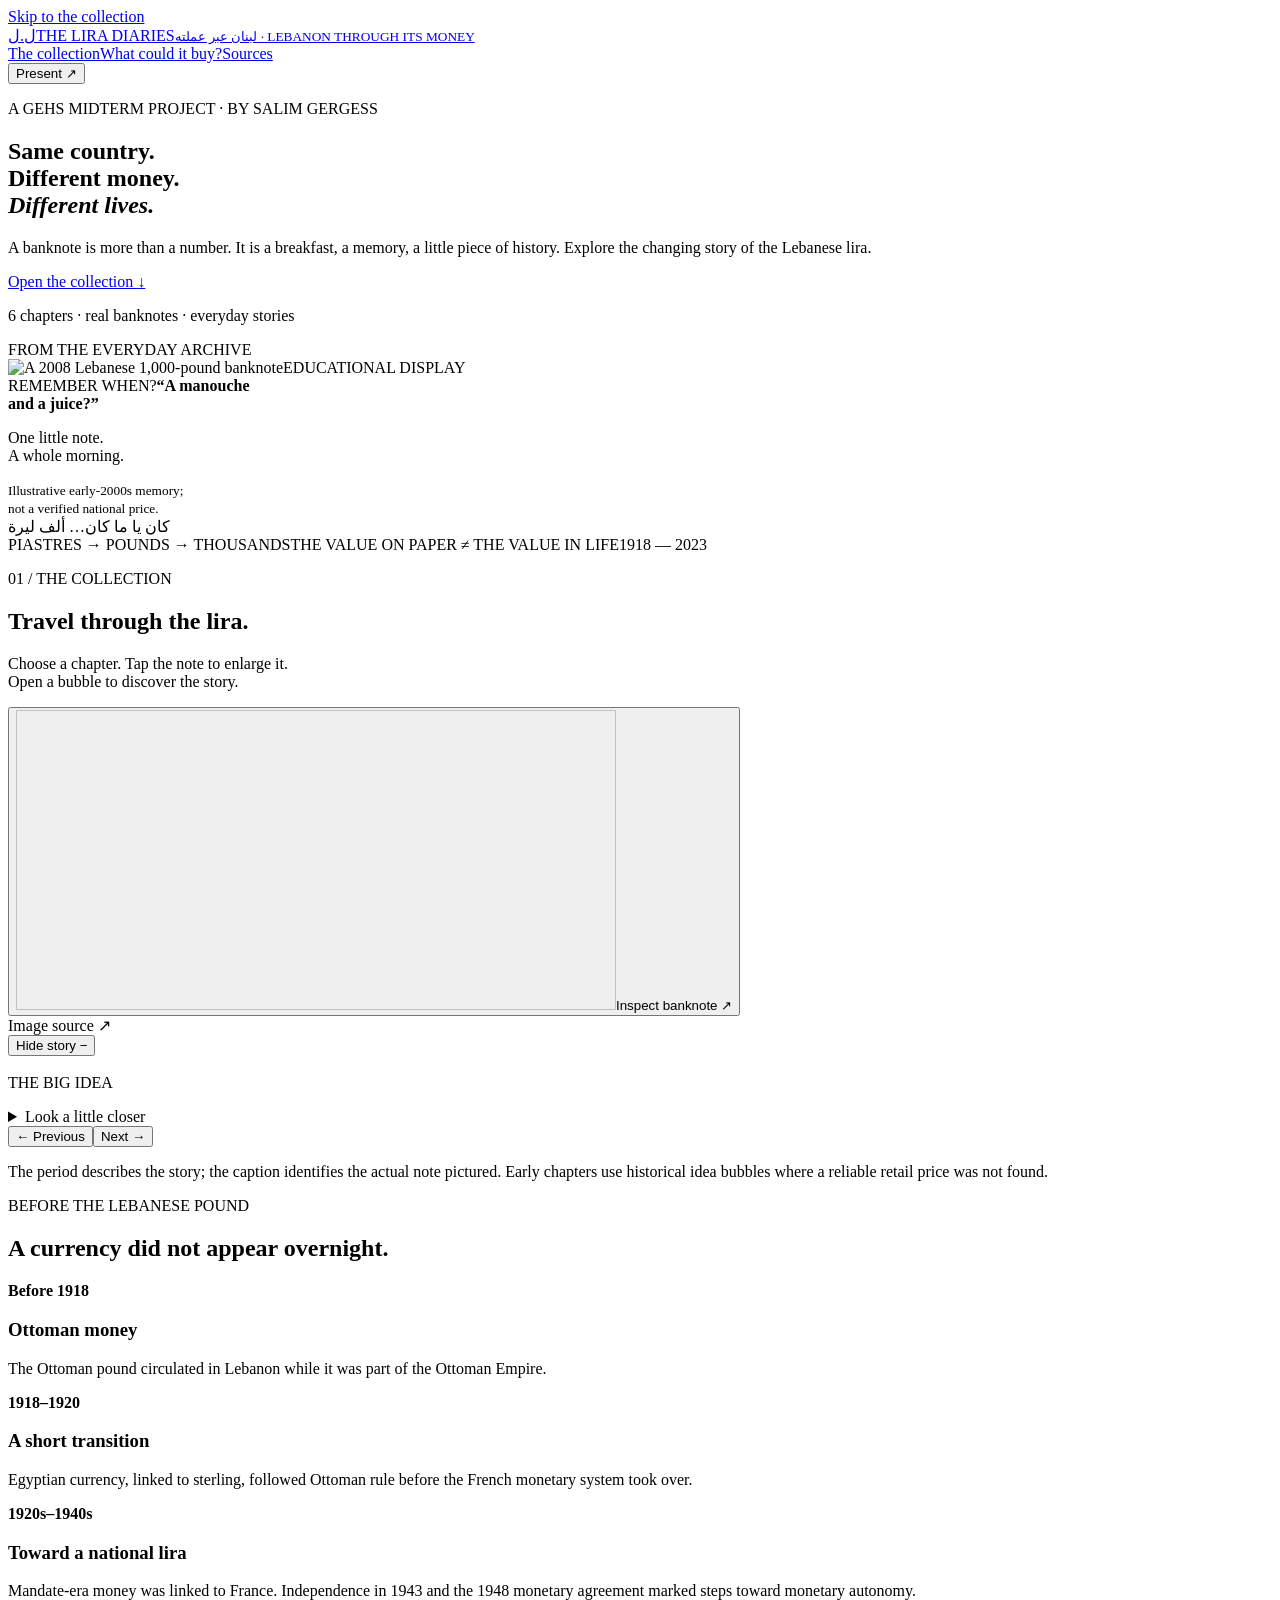
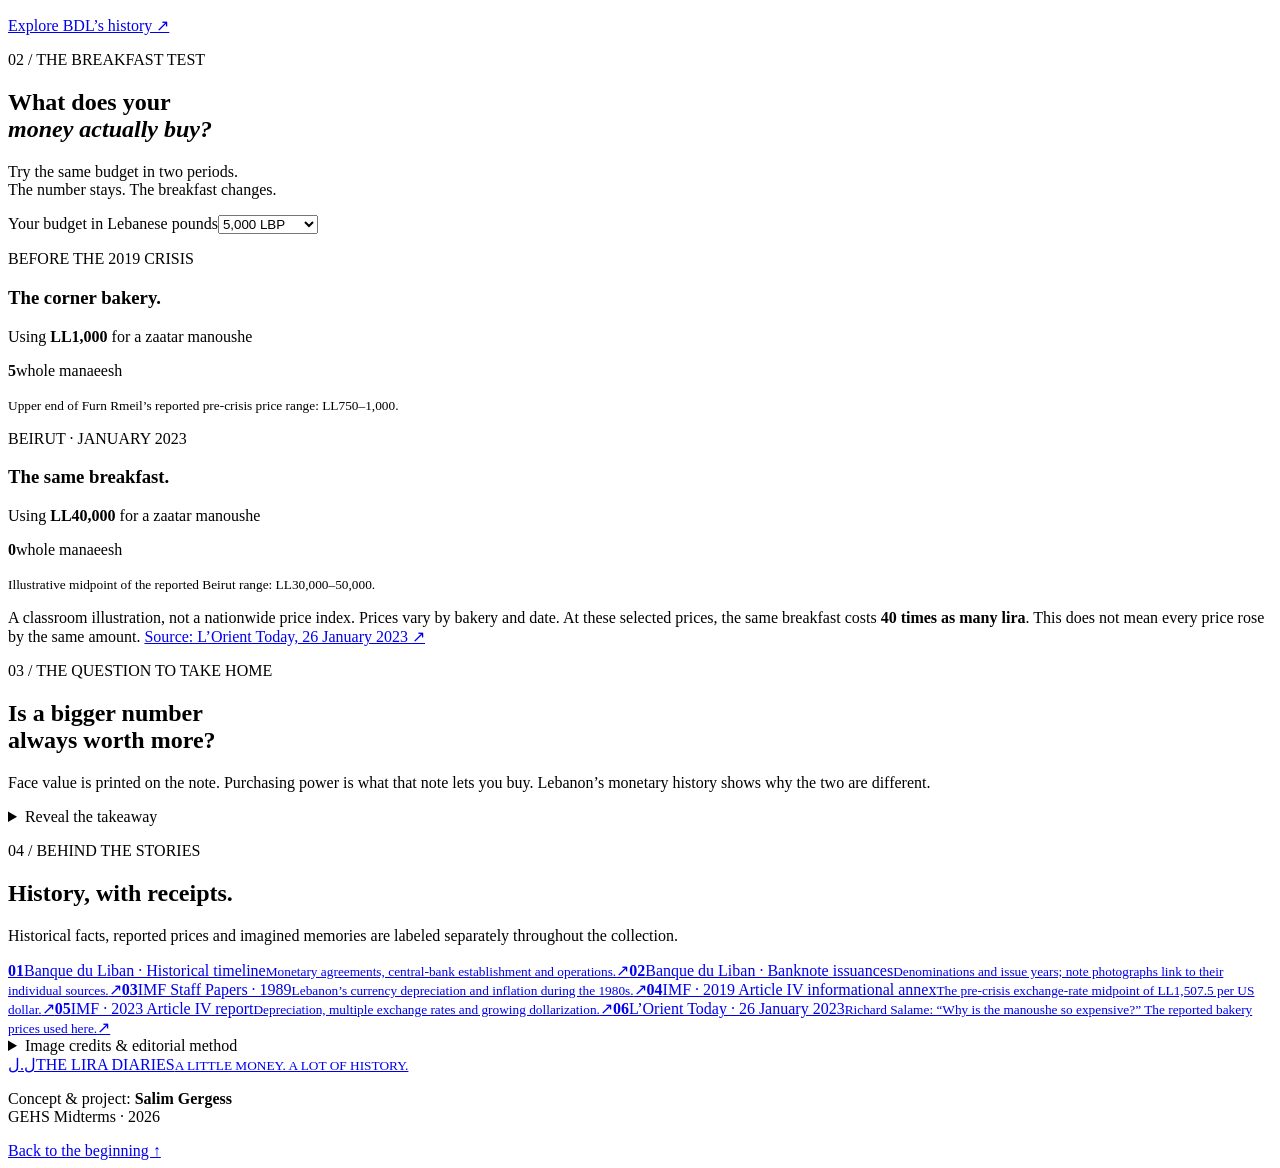
==== lebanese-money/index.html @ fb7bb493 "Add Lira Diaries interactive Lebanese monetary history exhibition" ====
<!doctype html>
<html lang="en"><head><meta charset="utf-8"><meta name="viewport" content="width=device-width,initial-scale=1"><meta name="theme-color" content="#203f36"><meta name="description" content="An interactive history of Lebanon's money: real banknotes, everyday memories and the changing price of a manoushe. A GEHS project by Salim Gergess."><title>The Lira Diaries — Lebanon, through its money</title><link rel="stylesheet" href="styles.css"><script defer src="script.js"></script></head>
<body><a class="skip" href="#exhibit">Skip to the collection</a><header><a class="brand" href="#home"><span class="seal" aria-hidden="true">ل.ل</span><span>THE LIRA DIARIES<small>لبنان عبر عملته · LEBANON THROUGH ITS MONEY</small></span></a><nav aria-label="Main navigation"><a href="#exhibit">The collection</a><a href="#purchasing">What could it buy?</a><a href="#sources">Sources</a></nav><button id="present" class="outline" aria-pressed="false">Present ↗</button></header>
<main id="home"><section class="hero"><div><p class="eyebrow">A GEHS MIDTERM PROJECT · BY SALIM GERGESS</p><h1>Same country.<br>Different money.<br><em>Different lives.</em></h1><p class="intro">A banknote is more than a number. It is a breakfast, a memory, a little piece of history. Explore the changing story of the Lebanese lira.</p><a class="primary" href="#exhibit">Open the collection <span>↓</span></a><p class="micro">6 chapters · real banknotes · everyday stories</p></div><div class="hero-art"><span class="archive-label">FROM THE EVERYDAY ARCHIVE</span><div class="hero-note"><img src="https://www.bdl.gov.lb/CB%20Com/Banknotes%20%26%20Coins/Lebanese%20BankNotes/Banknotes/1000LBP_B_2008_R.jpg" alt="A 2008 Lebanese 1,000-pound banknote" width="560" height="292"><span class="specimen">EDUCATIONAL DISPLAY</span></div><div class="hero-bubble"><span class="eyebrow">REMEMBER WHEN?</span><strong>“A manouche<br>and a juice?”</strong><p>One little note.<br>A whole morning.</p><small>Illustrative early-2000s memory;<br>not a verified national price.</small></div><span class="arabic-note" lang="ar" dir="rtl">كان يا ما كان… ألف ليرة</span></div></section>
<div class="ribbon"><span>PIASTRES → POUNDS → THOUSANDS</span><span>THE VALUE ON PAPER ≠ THE VALUE IN LIFE</span><span>1918 — 2023</span></div>
<section id="exhibit" class="section"><div class="section-head"><div><p class="eyebrow">01 / THE COLLECTION</p><h2>Travel through the lira.</h2></div><p>Choose a chapter. Tap the note to enlarge it.<br>Open a bubble to discover the story.</p></div><div id="timeline" class="timeline" role="group" aria-label="Choose a historical period"></div><article class="exhibit"><div class="exhibit-art"><div class="artifact-top"><span id="artifact-number"></span><span id="era-range"></span></div><button id="note-open" class="note-button" aria-label="Enlarge banknote"><img id="note-image" alt="" width="600" height="300"><span>Inspect banknote ↗</span></button><p id="image-error" hidden>Image unavailable. Use the image-source link below to view the original.</p><div class="note-caption"><span id="note-caption"></span><a id="image-source" target="_blank" rel="noopener noreferrer">Image source ↗</a></div><button id="bubble-toggle" class="story-bubble" aria-expanded="true" aria-controls="bubble-content"><small id="bubble-kind"></small><strong id="bubble-title"></strong><span id="bubble-hint">Hide story −</span></button><div id="bubble-content" class="bubble-content"><p id="bubble-text"></p></div></div><div class="exhibit-copy" aria-live="polite"><p class="eyebrow" id="era-kicker"></p><h3 id="era-title"></h3><p id="era-text"></p><div class="takeaway"><span class="eyebrow">THE BIG IDEA</span><p id="era-lesson"></p></div><details id="context"><summary>Look a little closer</summary><p id="era-detail"></p><a id="era-source" target="_blank" rel="noopener noreferrer">Read the historical source ↗</a></details><div class="chapter-controls"><button id="prev" class="outline" aria-label="Previous chapter">← Previous</button><span id="chapter-count"></span><button id="next" class="outline" aria-label="Next chapter">Next →</button></div></div></article><p class="collection-note">The period describes the story; the caption identifies the actual note pictured. Early chapters use historical idea bubbles where a reliable retail price was not found.</p></section>
<section class="origins section"><p class="eyebrow">BEFORE THE LEBANESE POUND</p><h2>A currency did not appear overnight.</h2><div class="origins-grid"><div><b>Before 1918</b><h3>Ottoman money</h3><p>The Ottoman pound circulated in Lebanon while it was part of the Ottoman Empire.</p></div><div><b>1918–1920</b><h3>A short transition</h3><p>Egyptian currency, linked to sterling, followed Ottoman rule before the French monetary system took over.</p></div><div><b>1920s–1940s</b><h3>Toward a national lira</h3><p>Mandate-era money was linked to France. Independence in 1943 and the 1948 monetary agreement marked steps toward monetary autonomy.</p></div></div><a href="https://www.bdl.gov.lb/modernized-historyofbanknotesandcoins.php" target="_blank" rel="noopener noreferrer">Explore BDL’s history ↗</a></section>
<section id="purchasing" class="purchasing"><div class="section"><div class="section-head"><div><p class="eyebrow">02 / THE BREAKFAST TEST</p><h2>What does your<br><em>money actually buy?</em></h2></div><p>Try the same budget in two periods.<br>The number stays. The breakfast changes.</p></div><div class="budget-control"><label for="budget">Your budget in Lebanese pounds</label><select id="budget"><option value="1000">1,000 LBP</option><option value="5000" selected>5,000 LBP</option><option value="10000">10,000 LBP</option><option value="50000">50,000 LBP</option><option value="100000">100,000 LBP</option></select></div><div class="comparison"><article><p class="eyebrow">BEFORE THE 2019 CRISIS</p><h3>The corner bakery.</h3><p>Using <b>LL1,000</b> for a zaatar manoushe</p><div class="count"><strong id="before-count">5</strong><span>whole manaeesh</span></div><div class="food-row" id="before-food" aria-hidden="true"></div><p id="before-change"></p><small>Upper end of Furn Rmeil’s reported pre-crisis price range: LL750–1,000.</small></article><article><p class="eyebrow">BEIRUT · JANUARY 2023</p><h3>The same breakfast.</h3><p>Using <b>LL40,000</b> for a zaatar manoushe</p><div class="count"><strong id="after-count">0</strong><span>whole manaeesh</span></div><div class="food-row" id="after-food" aria-hidden="true"></div><p id="after-change"></p><small>Illustrative midpoint of the reported Beirut range: LL30,000–50,000.</small></article></div><p class="method">A classroom illustration, not a nationwide price index. Prices vary by bakery and date. At these selected prices, the same breakfast costs <strong>40 times as many lira</strong>. This does not mean every price rose by the same amount. <a href="https://today.lorientlejour.com/article/1326026/why-is-the-manoushe-so-expensive.html" target="_blank" rel="noopener noreferrer">Source: L’Orient Today, 26 January 2023 ↗</a></p></div></section>
<section class="section closing"><p class="eyebrow">03 / THE QUESTION TO TAKE HOME</p><h2>Is a bigger number<br>always worth more?</h2><p>Face value is printed on the note. Purchasing power is what that note lets you buy. Lebanon’s monetary history shows why the two are different.</p><details><summary>Reveal the takeaway</summary><p>A LL100,000 note can buy less in one period than a much smaller note did in another. Compare prices, wages and dates—not just the zeros.</p></details></section>
<section id="sources" class="section sources"><div class="section-head"><div><p class="eyebrow">04 / BEHIND THE STORIES</p><h2>History, with receipts.</h2></div><p>Historical facts, reported prices and imagined memories are labeled separately throughout the collection.</p></div><div class="source-list"><a href="https://www.bdl.gov.lb/modernized-bdltimeline.php" target="_blank" rel="noopener noreferrer"><b>01</b><span>Banque du Liban · Historical timeline<small>Monetary agreements, central-bank establishment and operations.</small></span>↗</a><a href="https://www.bdl.gov.lb/listofissuances.php" target="_blank" rel="noopener noreferrer"><b>02</b><span>Banque du Liban · Banknote issuances<small>Denominations and issue years; note photographs link to their individual sources.</small></span>↗</a><a href="https://www.elibrary.imf.org/view/journals/024/1989/003/article-A007-en.xml" target="_blank" rel="noopener noreferrer"><b>03</b><span>IMF Staff Papers · 1989<small>Lebanon’s currency depreciation and inflation during the 1980s.</small></span>↗</a><a href="https://www.elibrary.imf.org/view/journals/002/2019/312/article-A002-en.xml" target="_blank" rel="noopener noreferrer"><b>04</b><span>IMF · 2019 Article IV informational annex<small>The pre-crisis exchange-rate midpoint of LL1,507.5 per US dollar.</small></span>↗</a><a href="https://www.elibrary.imf.org/view/journals/002/2023/237/article-A001-en.xml" target="_blank" rel="noopener noreferrer"><b>05</b><span>IMF · 2023 Article IV report<small>Depreciation, multiple exchange rates and growing dollarization.</small></span>↗</a><a href="https://today.lorientlejour.com/article/1326026/why-is-the-manoushe-so-expensive.html" target="_blank" rel="noopener noreferrer"><b>06</b><span>L’Orient Today · 26 January 2023<small>Richard Salame: “Why is the manoushe so expensive?” The reported bakery prices used here.</small></span>↗</a></div><details><summary>Image credits & editorial method</summary><p>Currency designs belong to their respective issuing institutions. Modern and 1988–1992-series images: Banque du Liban’s official banknote catalogue, shown for educational historical commentary. Historical 1939 and 1964 images: BANK NOTE MUSEUM / Banque du Liban via Wikimedia Commons; the linked file pages provide attribution and public-domain notices. Images are not to scale.</p><p>The early-2000s “manouche and juice” story is the project author’s illustrative example, not a verified price quotation. Older-era bubbles explain monetary ideas rather than inventing grocery prices. The breakfast calculator uses one documented pre-crisis bakery price and a midpoint of a reported January 2023 range. The exhibition ends in 2023 and is not a live price or exchange-rate service.</p></details></section></main>
<footer><a class="brand" href="#home"><span class="seal" aria-hidden="true">ل.ل</span><span>THE LIRA DIARIES<small>A LITTLE MONEY. A LOT OF HISTORY.</small></span></a><p>Concept & project: <strong>Salim Gergess</strong><br>GEHS Midterms · 2026</p><a href="#home">Back to the beginning ↑</a></footer>
<dialog id="lightbox" aria-labelledby="lightbox-title"><button id="close-lightbox" class="outline">Close ×</button><h2 id="lightbox-title">Banknote detail</h2><img id="large-note" alt=""><p id="large-caption"></p><a id="large-source" target="_blank" rel="noopener noreferrer">View original source ↗</a></dialog><noscript><p class="noscript">Enable JavaScript to explore the interactive collection. The historical background, breakfast-price methodology and sources remain available below.</p></noscript></body></html>
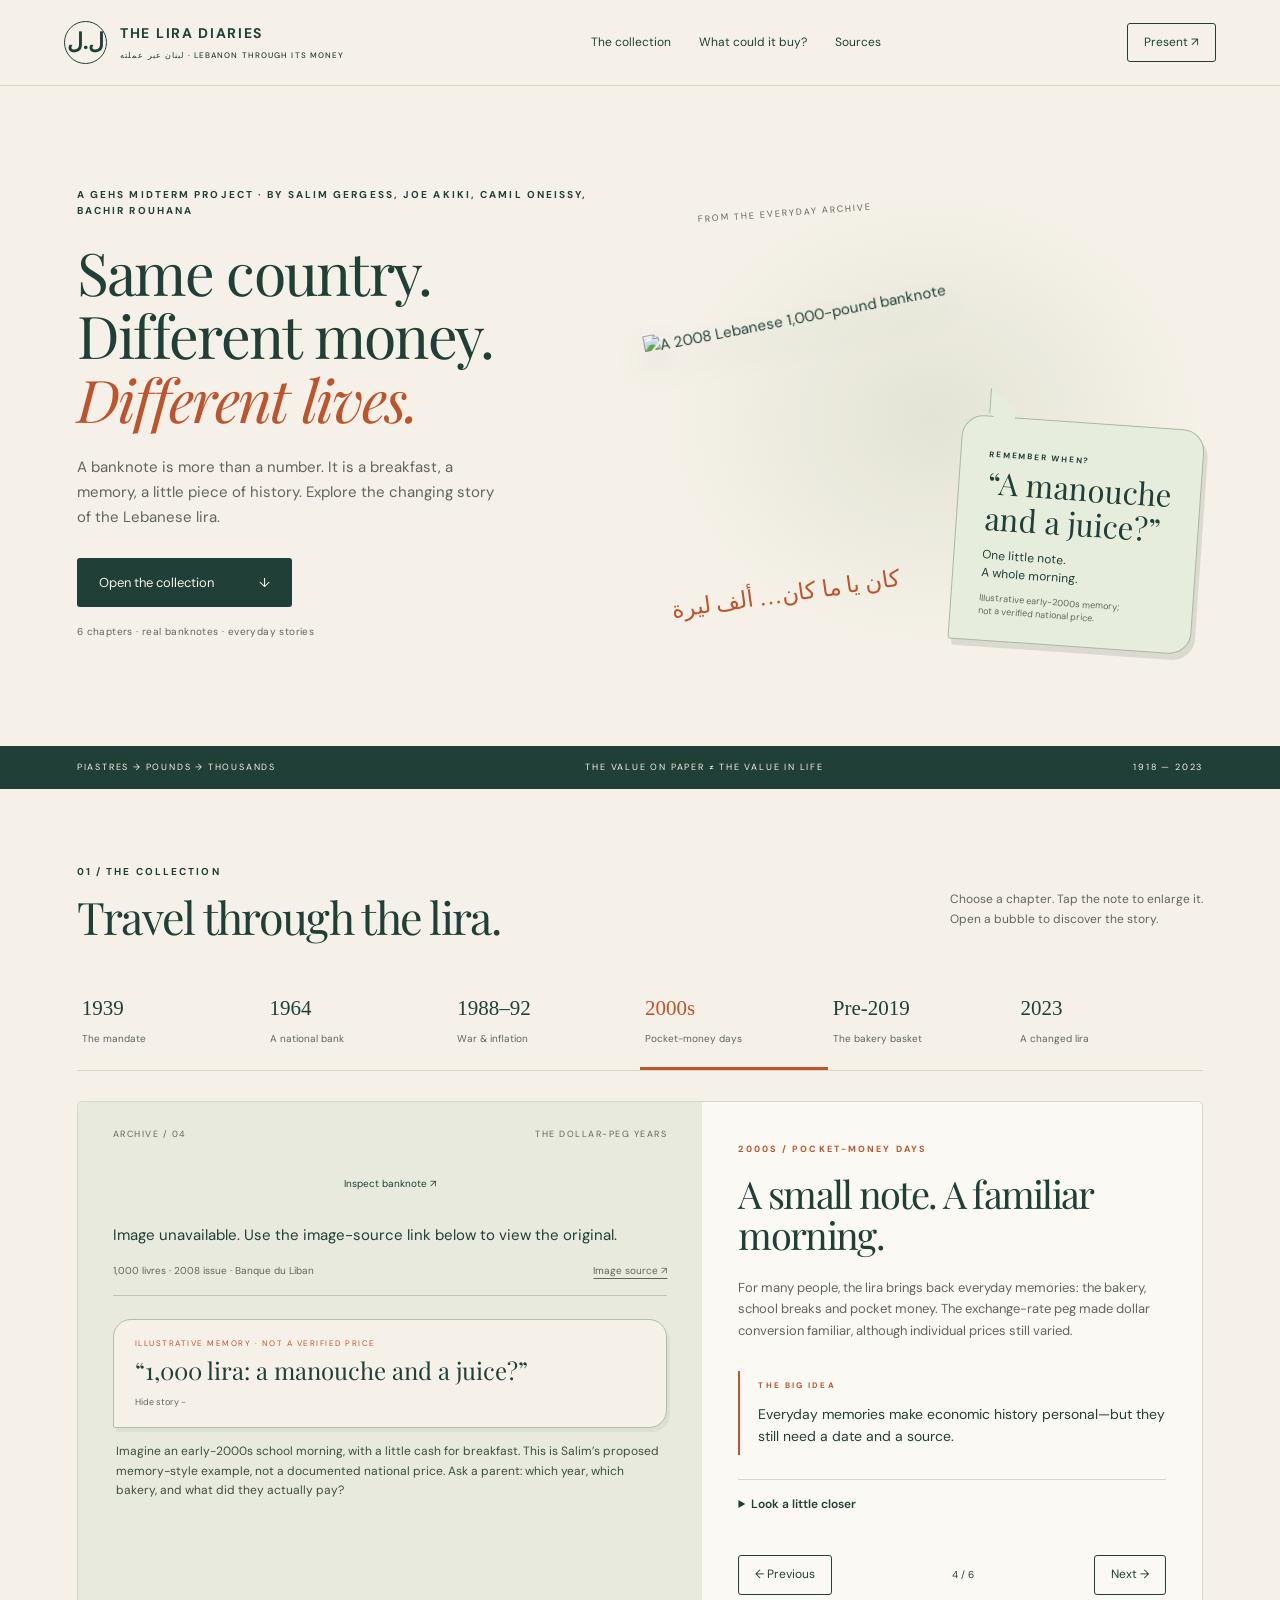
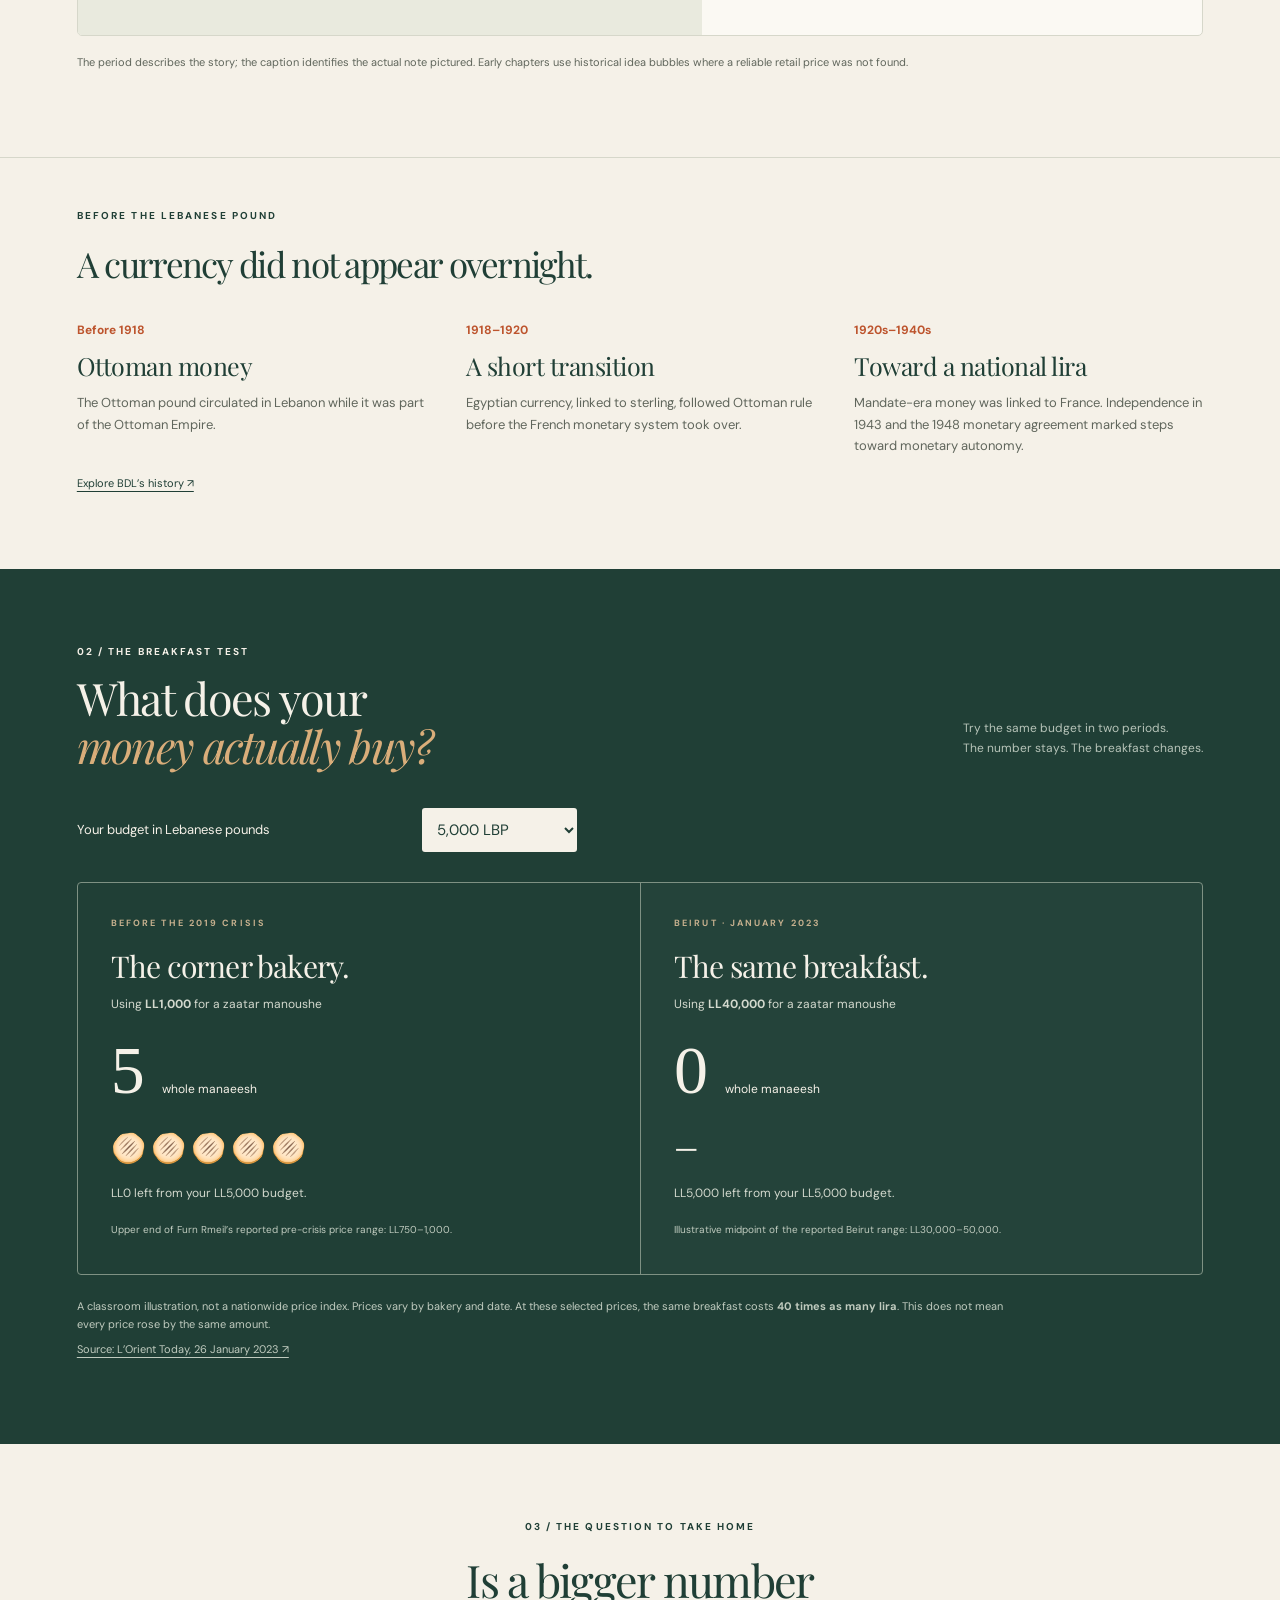
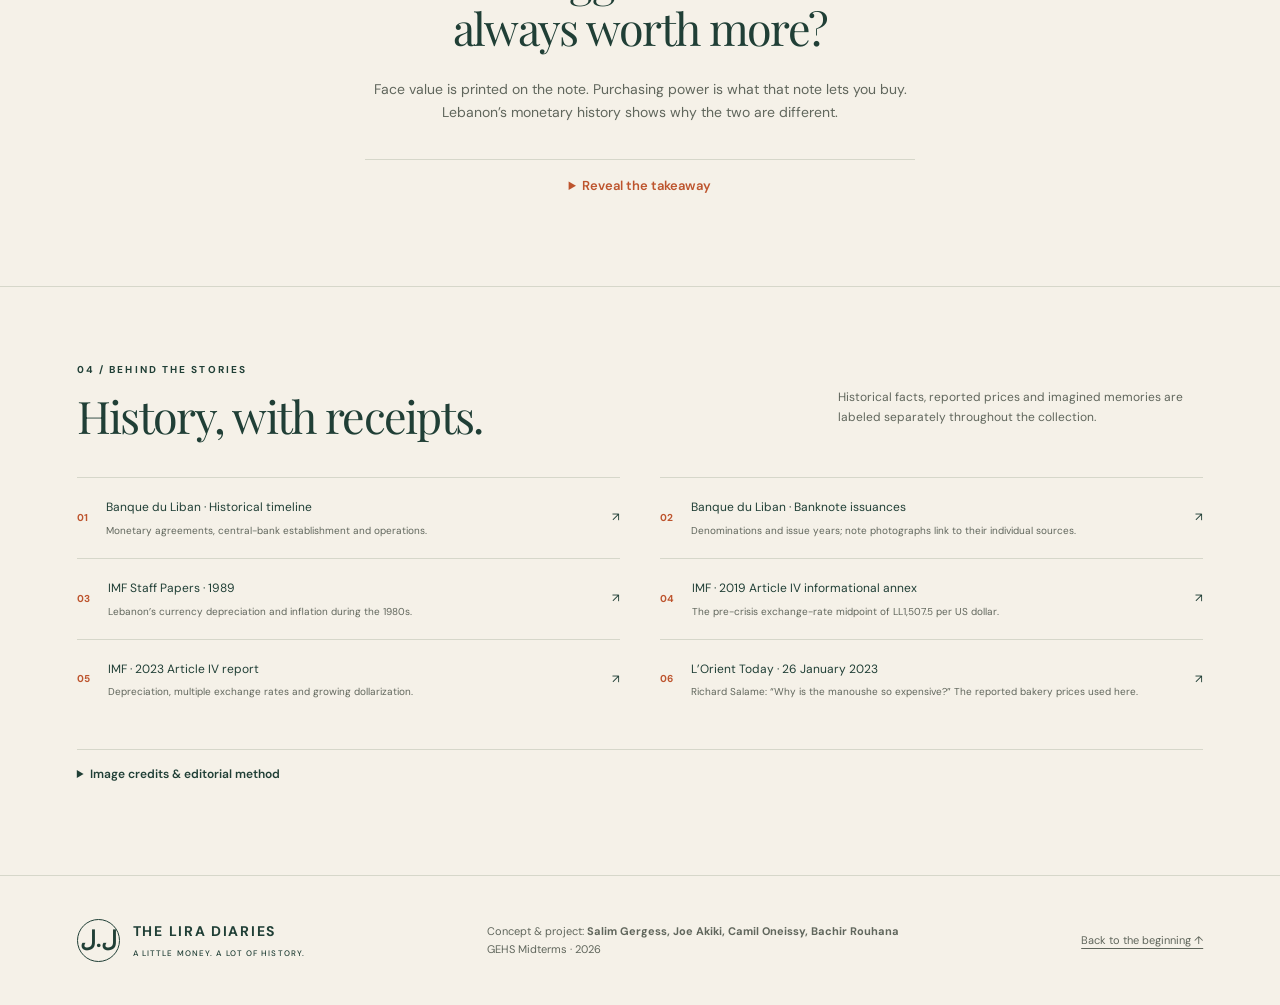
==== commit a9f786b2: "Credit Salim Gergess, Joe Akiki, Camil Oneissy and Bachir Rouhana" ====
--- a/lebanese-money/index.html
+++ b/lebanese-money/index.html
@@ -1,12 +1,12 @@
 <!doctype html>
-<html lang="en"><head><meta charset="utf-8"><meta name="viewport" content="width=device-width,initial-scale=1"><meta name="theme-color" content="#203f36"><meta name="description" content="An interactive history of Lebanon's money: real banknotes, everyday memories and the changing price of a manoushe. A GEHS project by Salim Gergess."><title>The Lira Diaries — Lebanon, through its money</title><link rel="stylesheet" href="styles.css"><script defer src="script.js"></script></head>
+<html lang="en"><head><meta charset="utf-8"><meta name="viewport" content="width=device-width,initial-scale=1"><meta name="theme-color" content="#203f36"><meta name="description" content="An interactive history of Lebanon's money: real banknotes, everyday memories and the changing price of a manoushe. A GEHS project by Salim Gergess, Joe Akiki, Camil Oneissy, Bachir Rouhana."><title>The Lira Diaries — Lebanon, through its money</title><link rel="stylesheet" href="styles.css"><script defer src="script.js"></script></head>
 <body><a class="skip" href="#exhibit">Skip to the collection</a><header><a class="brand" href="#home"><span class="seal" aria-hidden="true">ل.ل</span><span>THE LIRA DIARIES<small>لبنان عبر عملته · LEBANON THROUGH ITS MONEY</small></span></a><nav aria-label="Main navigation"><a href="#exhibit">The collection</a><a href="#purchasing">What could it buy?</a><a href="#sources">Sources</a></nav><button id="present" class="outline" aria-pressed="false">Present ↗</button></header>
-<main id="home"><section class="hero"><div><p class="eyebrow">A GEHS MIDTERM PROJECT · BY SALIM GERGESS</p><h1>Same country.<br>Different money.<br><em>Different lives.</em></h1><p class="intro">A banknote is more than a number. It is a breakfast, a memory, a little piece of history. Explore the changing story of the Lebanese lira.</p><a class="primary" href="#exhibit">Open the collection <span>↓</span></a><p class="micro">6 chapters · real banknotes · everyday stories</p></div><div class="hero-art"><span class="archive-label">FROM THE EVERYDAY ARCHIVE</span><div class="hero-note"><img src="https://www.bdl.gov.lb/CB%20Com/Banknotes%20%26%20Coins/Lebanese%20BankNotes/Banknotes/1000LBP_B_2008_R.jpg" alt="A 2008 Lebanese 1,000-pound banknote" width="560" height="292"><span class="specimen">EDUCATIONAL DISPLAY</span></div><div class="hero-bubble"><span class="eyebrow">REMEMBER WHEN?</span><strong>“A manouche<br>and a juice?”</strong><p>One little note.<br>A whole morning.</p><small>Illustrative early-2000s memory;<br>not a verified national price.</small></div><span class="arabic-note" lang="ar" dir="rtl">كان يا ما كان… ألف ليرة</span></div></section>
+<main id="home"><section class="hero"><div><p class="eyebrow">A GEHS MIDTERM PROJECT · BY SALIM GERGESS, JOE AKIKI, CAMIL ONEISSY, BACHIR ROUHANA</p><h1>Same country.<br>Different money.<br><em>Different lives.</em></h1><p class="intro">A banknote is more than a number. It is a breakfast, a memory, a little piece of history. Explore the changing story of the Lebanese lira.</p><a class="primary" href="#exhibit">Open the collection <span>↓</span></a><p class="micro">6 chapters · real banknotes · everyday stories</p></div><div class="hero-art"><span class="archive-label">FROM THE EVERYDAY ARCHIVE</span><div class="hero-note"><img src="https://www.bdl.gov.lb/CB%20Com/Banknotes%20%26%20Coins/Lebanese%20BankNotes/Banknotes/1000LBP_B_2008_R.jpg" alt="A 2008 Lebanese 1,000-pound banknote" width="560" height="292"><span class="specimen">EDUCATIONAL DISPLAY</span></div><div class="hero-bubble"><span class="eyebrow">REMEMBER WHEN?</span><strong>“A manouche<br>and a juice?”</strong><p>One little note.<br>A whole morning.</p><small>Illustrative early-2000s memory;<br>not a verified national price.</small></div><span class="arabic-note" lang="ar" dir="rtl">كان يا ما كان… ألف ليرة</span></div></section>
 <div class="ribbon"><span>PIASTRES → POUNDS → THOUSANDS</span><span>THE VALUE ON PAPER ≠ THE VALUE IN LIFE</span><span>1918 — 2023</span></div>
 <section id="exhibit" class="section"><div class="section-head"><div><p class="eyebrow">01 / THE COLLECTION</p><h2>Travel through the lira.</h2></div><p>Choose a chapter. Tap the note to enlarge it.<br>Open a bubble to discover the story.</p></div><div id="timeline" class="timeline" role="group" aria-label="Choose a historical period"></div><article class="exhibit"><div class="exhibit-art"><div class="artifact-top"><span id="artifact-number"></span><span id="era-range"></span></div><button id="note-open" class="note-button" aria-label="Enlarge banknote"><img id="note-image" alt="" width="600" height="300"><span>Inspect banknote ↗</span></button><p id="image-error" hidden>Image unavailable. Use the image-source link below to view the original.</p><div class="note-caption"><span id="note-caption"></span><a id="image-source" target="_blank" rel="noopener noreferrer">Image source ↗</a></div><button id="bubble-toggle" class="story-bubble" aria-expanded="true" aria-controls="bubble-content"><small id="bubble-kind"></small><strong id="bubble-title"></strong><span id="bubble-hint">Hide story −</span></button><div id="bubble-content" class="bubble-content"><p id="bubble-text"></p></div></div><div class="exhibit-copy" aria-live="polite"><p class="eyebrow" id="era-kicker"></p><h3 id="era-title"></h3><p id="era-text"></p><div class="takeaway"><span class="eyebrow">THE BIG IDEA</span><p id="era-lesson"></p></div><details id="context"><summary>Look a little closer</summary><p id="era-detail"></p><a id="era-source" target="_blank" rel="noopener noreferrer">Read the historical source ↗</a></details><div class="chapter-controls"><button id="prev" class="outline" aria-label="Previous chapter">← Previous</button><span id="chapter-count"></span><button id="next" class="outline" aria-label="Next chapter">Next →</button></div></div></article><p class="collection-note">The period describes the story; the caption identifies the actual note pictured. Early chapters use historical idea bubbles where a reliable retail price was not found.</p></section>
 <section class="origins section"><p class="eyebrow">BEFORE THE LEBANESE POUND</p><h2>A currency did not appear overnight.</h2><div class="origins-grid"><div><b>Before 1918</b><h3>Ottoman money</h3><p>The Ottoman pound circulated in Lebanon while it was part of the Ottoman Empire.</p></div><div><b>1918–1920</b><h3>A short transition</h3><p>Egyptian currency, linked to sterling, followed Ottoman rule before the French monetary system took over.</p></div><div><b>1920s–1940s</b><h3>Toward a national lira</h3><p>Mandate-era money was linked to France. Independence in 1943 and the 1948 monetary agreement marked steps toward monetary autonomy.</p></div></div><a href="https://www.bdl.gov.lb/modernized-historyofbanknotesandcoins.php" target="_blank" rel="noopener noreferrer">Explore BDL’s history ↗</a></section>
 <section id="purchasing" class="purchasing"><div class="section"><div class="section-head"><div><p class="eyebrow">02 / THE BREAKFAST TEST</p><h2>What does your<br><em>money actually buy?</em></h2></div><p>Try the same budget in two periods.<br>The number stays. The breakfast changes.</p></div><div class="budget-control"><label for="budget">Your budget in Lebanese pounds</label><select id="budget"><option value="1000">1,000 LBP</option><option value="5000" selected>5,000 LBP</option><option value="10000">10,000 LBP</option><option value="50000">50,000 LBP</option><option value="100000">100,000 LBP</option></select></div><div class="comparison"><article><p class="eyebrow">BEFORE THE 2019 CRISIS</p><h3>The corner bakery.</h3><p>Using <b>LL1,000</b> for a zaatar manoushe</p><div class="count"><strong id="before-count">5</strong><span>whole manaeesh</span></div><div class="food-row" id="before-food" aria-hidden="true"></div><p id="before-change"></p><small>Upper end of Furn Rmeil’s reported pre-crisis price range: LL750–1,000.</small></article><article><p class="eyebrow">BEIRUT · JANUARY 2023</p><h3>The same breakfast.</h3><p>Using <b>LL40,000</b> for a zaatar manoushe</p><div class="count"><strong id="after-count">0</strong><span>whole manaeesh</span></div><div class="food-row" id="after-food" aria-hidden="true"></div><p id="after-change"></p><small>Illustrative midpoint of the reported Beirut range: LL30,000–50,000.</small></article></div><p class="method">A classroom illustration, not a nationwide price index. Prices vary by bakery and date. At these selected prices, the same breakfast costs <strong>40 times as many lira</strong>. This does not mean every price rose by the same amount. <a href="https://today.lorientlejour.com/article/1326026/why-is-the-manoushe-so-expensive.html" target="_blank" rel="noopener noreferrer">Source: L’Orient Today, 26 January 2023 ↗</a></p></div></section>
 <section class="section closing"><p class="eyebrow">03 / THE QUESTION TO TAKE HOME</p><h2>Is a bigger number<br>always worth more?</h2><p>Face value is printed on the note. Purchasing power is what that note lets you buy. Lebanon’s monetary history shows why the two are different.</p><details><summary>Reveal the takeaway</summary><p>A LL100,000 note can buy less in one period than a much smaller note did in another. Compare prices, wages and dates—not just the zeros.</p></details></section>
 <section id="sources" class="section sources"><div class="section-head"><div><p class="eyebrow">04 / BEHIND THE STORIES</p><h2>History, with receipts.</h2></div><p>Historical facts, reported prices and imagined memories are labeled separately throughout the collection.</p></div><div class="source-list"><a href="https://www.bdl.gov.lb/modernized-bdltimeline.php" target="_blank" rel="noopener noreferrer"><b>01</b><span>Banque du Liban · Historical timeline<small>Monetary agreements, central-bank establishment and operations.</small></span>↗</a><a href="https://www.bdl.gov.lb/listofissuances.php" target="_blank" rel="noopener noreferrer"><b>02</b><span>Banque du Liban · Banknote issuances<small>Denominations and issue years; note photographs link to their individual sources.</small></span>↗</a><a href="https://www.elibrary.imf.org/view/journals/024/1989/003/article-A007-en.xml" target="_blank" rel="noopener noreferrer"><b>03</b><span>IMF Staff Papers · 1989<small>Lebanon’s currency depreciation and inflation during the 1980s.</small></span>↗</a><a href="https://www.elibrary.imf.org/view/journals/002/2019/312/article-A002-en.xml" target="_blank" rel="noopener noreferrer"><b>04</b><span>IMF · 2019 Article IV informational annex<small>The pre-crisis exchange-rate midpoint of LL1,507.5 per US dollar.</small></span>↗</a><a href="https://www.elibrary.imf.org/view/journals/002/2023/237/article-A001-en.xml" target="_blank" rel="noopener noreferrer"><b>05</b><span>IMF · 2023 Article IV report<small>Depreciation, multiple exchange rates and growing dollarization.</small></span>↗</a><a href="https://today.lorientlejour.com/article/1326026/why-is-the-manoushe-so-expensive.html" target="_blank" rel="noopener noreferrer"><b>06</b><span>L’Orient Today · 26 January 2023<small>Richard Salame: “Why is the manoushe so expensive?” The reported bakery prices used here.</small></span>↗</a></div><details><summary>Image credits & editorial method</summary><p>Currency designs belong to their respective issuing institutions. Modern and 1988–1992-series images: Banque du Liban’s official banknote catalogue, shown for educational historical commentary. Historical 1939 and 1964 images: BANK NOTE MUSEUM / Banque du Liban via Wikimedia Commons; the linked file pages provide attribution and public-domain notices. Images are not to scale.</p><p>The early-2000s “manouche and juice” story is the project author’s illustrative example, not a verified price quotation. Older-era bubbles explain monetary ideas rather than inventing grocery prices. The breakfast calculator uses one documented pre-crisis bakery price and a midpoint of a reported January 2023 range. The exhibition ends in 2023 and is not a live price or exchange-rate service.</p></details></section></main>
-<footer><a class="brand" href="#home"><span class="seal" aria-hidden="true">ل.ل</span><span>THE LIRA DIARIES<small>A LITTLE MONEY. A LOT OF HISTORY.</small></span></a><p>Concept & project: <strong>Salim Gergess</strong><br>GEHS Midterms · 2026</p><a href="#home">Back to the beginning ↑</a></footer>
+<footer><a class="brand" href="#home"><span class="seal" aria-hidden="true">ل.ل</span><span>THE LIRA DIARIES<small>A LITTLE MONEY. A LOT OF HISTORY.</small></span></a><p>Concept & project: <strong>Salim Gergess, Joe Akiki, Camil Oneissy, Bachir Rouhana</strong><br>GEHS Midterms · 2026</p><a href="#home">Back to the beginning ↑</a></footer>
 <dialog id="lightbox" aria-labelledby="lightbox-title"><button id="close-lightbox" class="outline">Close ×</button><h2 id="lightbox-title">Banknote detail</h2><img id="large-note" alt=""><p id="large-caption"></p><a id="large-source" target="_blank" rel="noopener noreferrer">View original source ↗</a></dialog><noscript><p class="noscript">Enable JavaScript to explore the interactive collection. The historical background, breakfast-price methodology and sources remain available below.</p></noscript></body></html>
--- a/lebanese-money/styles.css
+++ b/lebanese-money/styles.css
@@ -0,0 +1,2 @@
+@import url('https://fonts.googleapis.com/css2?family=DM+Sans:wght@400;500;600;700&family=Playfair+Display:ital,wght@0,400;0,500;0,600;1,400;1,500&display=swap');
+:root{--paper:#f5f1e8;--ink:#203f36;--muted:#60665c;--line:#d6d7ca;--orange:#bd542d;--light:#e8ecdf}*{box-sizing:border-box}html{scroll-behavior:smooth;scroll-padding-top:105px}body{margin:0;background:var(--paper);color:var(--ink);font-family:'DM Sans',Arial,sans-serif;font-size:15px;line-height:1.65}a{color:inherit;text-underline-offset:4px}button,select{font:inherit}button,a,select{-webkit-tap-highlight-color:transparent}button{cursor:pointer;color:inherit}button:disabled{opacity:.35;cursor:default}button:focus-visible,a:focus-visible,select:focus-visible,summary:focus-visible{outline:3px solid var(--orange);outline-offset:5px}button{touch-action:manipulation}.skip{position:absolute;top:-100px}.skip:focus{top:5px;z-index:100;background:white;padding:12px}header{display:flex;align-items:center;justify-content:space-between;gap:24px;padding:21px 5%;border-bottom:1px solid var(--line);background:var(--paper);position:sticky;top:0;z-index:10}.brand{display:flex;align-items:center;gap:13px;text-decoration:none;font-size:14px;font-weight:700;letter-spacing:1.7px}.brand small{display:block;font-size:8px;letter-spacing:1.1px;font-weight:500;margin-top:4px}.seal{display:grid;place-items:center;width:43px;height:43px;border:1px solid var(--ink);border-radius:50%;font-size:22px;letter-spacing:0}nav{display:flex;gap:28px;font-size:12px}nav a{text-decoration:none}nav a:hover{color:var(--orange)}.outline{border:1px solid var(--ink);padding:9px 16px;background:transparent;border-radius:3px;font-size:12px}.outline:hover:not(:disabled){background:var(--ink);color:var(--paper)}.hero{max-width:1440px;margin:auto;padding:70px 6% 65px;display:grid;grid-template-columns:1fr 1fr;gap:4%;min-height:660px;align-items:center}.eyebrow{font-size:10px;font-weight:700;letter-spacing:2.1px;text-transform:uppercase;margin:0 0 20px}h1,h2,h3{font-family:'Playfair Display',Georgia,serif;font-weight:400;line-height:1.08;letter-spacing:-1.7px;margin:0}h1{font-size:clamp(44px,4.6vw,72px)}em{font-weight:400;color:var(--orange)}.intro{max-width:430px;margin:25px 0 28px;color:var(--muted);font-size:15px}.primary{display:inline-flex;gap:45px;align-items:center;padding:14px 22px;background:var(--ink);color:var(--paper);text-decoration:none;font-size:13px;border-radius:3px}.primary:hover{background:#31594c}.micro{font-size:10px;color:var(--muted);margin-top:17px;letter-spacing:.4px}.hero-art{position:relative;min-height:460px;background:radial-gradient(ellipse at center,#e3e4d5,transparent 70%);display:flex;align-items:center}.archive-label{position:absolute;top:17px;left:35px;font-size:9px;letter-spacing:2px;color:var(--muted);transform:rotate(-4deg)}.hero-note{width:95%;transform:rotate(-11deg);position:relative;filter:drop-shadow(0 16px 15px #24362d29)}.hero-note img{width:100%;height:auto;display:block}.specimen{position:absolute;right:6%;bottom:12%;background:#faf7e8dc;border:1px solid #766d59;padding:1px 5px;font-size:8px;letter-spacing:2px;color:#544f42}.hero-bubble{position:absolute;bottom:1px;right:5px;background:#e7eddd;border:1px solid #aab8a0;box-shadow:4px 6px 0 #223d3520;border-radius:22px 22px 22px 2px;padding:23px 28px;transform:rotate(4deg)}.hero-bubble:before{content:'';position:absolute;top:-19px;left:25px;width:25px;height:25px;background:#e7eddd;border-left:1px solid #aab8a0;transform:skewY(37deg)}.hero-bubble .eyebrow{font-size:8px;letter-spacing:1.8px}.hero-bubble strong{display:block;font-family:'Playfair Display',Georgia,serif;font-size:31px;font-weight:400;line-height:1.15}.hero-bubble p{font-size:12px;line-height:1.5;margin:10px 0}.hero-bubble small{font-size:9px;line-height:1.4;display:block;color:var(--muted)}.arabic-note{position:absolute;left:8px;bottom:35px;transform:rotate(-8deg);font-family:Georgia,serif;font-size:23px;color:var(--orange)}.ribbon{background:var(--ink);color:var(--paper);padding:14px 6%;display:flex;justify-content:space-between;gap:20px;font-size:9px;letter-spacing:1.8px}.section{max-width:1440px;margin:auto;padding:75px 6%}.section-head{display:flex;justify-content:space-between;align-items:flex-end;gap:25px;margin-bottom:37px}h2{font-size:clamp(34px,3.5vw,51px)}.section-head>p{max-width:365px;font-size:12px;color:var(--muted)}.section-head .eyebrow{margin-bottom:13px}.timeline{display:grid;grid-template-columns:repeat(6,1fr);margin-bottom:30px;border-bottom:1px solid var(--line)}.timeline button{background:none;border:0;border-bottom:3px solid transparent;padding:12px 5px 17px;text-align:left}.timeline button strong{display:block;font-family:Georgia,serif;font-size:21px;font-weight:400}.timeline button small{font-size:10px;color:var(--muted)}.timeline button[aria-pressed=true]{border-bottom-color:var(--orange);color:var(--orange)}.timeline button:hover{background:#e9eadf}.exhibit{display:grid;grid-template-columns:1.25fr 1fr;border:1px solid var(--line);border-radius:5px;overflow:hidden;background:#fbf9f3}.exhibit-art{padding:25px 35px 30px;background:#e9eade;background-image:radial-gradient(#4a61551a .7px,transparent .7px);background-size:6px 6px}.artifact-top{display:flex;justify-content:space-between;gap:10px;font-size:9px;letter-spacing:1.5px;color:var(--muted)}.note-button{display:block;background:none;border:0;width:100%;padding:26px 0 8px}.note-button img{width:100%;height:240px;object-fit:contain;filter:drop-shadow(0 10px 8px #203f3620)}.note-button>span{font-size:10px;display:block;margin:8px 0}.note-caption{font-size:10px;color:var(--muted);display:flex;justify-content:space-between;gap:12px;border-bottom:1px solid #bfc5b5;padding-bottom:15px}.story-bubble{margin:23px 0 0;position:relative;background:var(--paper);border:1px solid #b4bca9;border-radius:18px 18px 18px 2px;padding:17px 21px;display:block;width:100%;text-align:left;box-shadow:3px 4px 0 #203f3610}.story-bubble small{font-size:8px;letter-spacing:1.5px;text-transform:uppercase;display:block;color:var(--orange)}.story-bubble strong{font-family:'Playfair Display',Georgia,serif;font-weight:400;font-size:24px;display:block;margin-top:5px;line-height:1.25}.story-bubble>span{font-size:9px;display:block;margin-top:10px;color:var(--muted)}.bubble-content p{font-size:12px;margin:14px 3px 0;color:#3d4e42}.exhibit-copy{padding:40px 36px;display:flex;flex-direction:column}.exhibit-copy .eyebrow{font-size:9px;color:var(--orange);margin-bottom:16px}.exhibit-copy h3{font-size:38px}.exhibit-copy>p:not(.eyebrow){font-size:13px;color:var(--muted);margin:22px 0}.takeaway{border-left:2px solid var(--orange);padding-left:18px;margin:8px 0 24px}.takeaway .eyebrow{margin:0;font-size:8px}.takeaway p{font-size:14px;line-height:1.55;margin:8px 0}details{font-size:12px;border-top:1px solid var(--line);padding:15px 0}summary{cursor:pointer;font-weight:600}details p{color:var(--muted)}.chapter-controls{display:flex;justify-content:space-between;align-items:center;gap:8px;margin-top:auto;padding-top:25px}.chapter-controls span{font-size:10px}.collection-note{color:var(--muted);font-size:11px;margin-top:17px}.origins{border-top:1px solid var(--line);padding-top:50px}.origins h2{font-size:35px}.origins-grid{display:grid;grid-template-columns:repeat(3,1fr);gap:40px;margin-top:35px}.origins-grid b{color:var(--orange);font-size:12px}.origins-grid h3{font-size:25px;letter-spacing:-.5px;margin-top:10px}.origins-grid p{font-size:13px;color:var(--muted)}.origins>a{font-size:11px}.purchasing{background:var(--ink);color:var(--paper)}.purchasing .section-head>p{color:#b7c4b9}.purchasing em{color:#d9ad7a}.budget-control{display:flex;align-items:center;justify-content:space-between;max-width:500px;gap:20px;margin:30px 0}.budget-control label{font-size:13px}.budget-control select{background:#f5f1e8;color:var(--ink);padding:11px;border:0;border-radius:3px;min-width:155px}.comparison{display:grid;grid-template-columns:1fr 1fr;border:1px solid #7e9183;border-radius:4px}.comparison article{padding:33px}.comparison article+article{border-left:1px solid #7e9183;background:#ffffff05}.comparison h3{font-size:30px;letter-spacing:-.8px}.comparison p{font-size:12px;color:#d3d9ce}.comparison .eyebrow{color:#c6b08e;font-size:9px}.count{display:flex;gap:17px;align-items:baseline;margin:15px 0}.count strong{font-size:68px;font-family:Georgia,serif;font-weight:400;line-height:1.2}.count span{font-size:12px}.food-row{min-height:38px;font-size:28px;letter-spacing:5px;overflow-wrap:anywhere}.food-row small{font-size:14px}.comparison small{font-size:10px;line-height:1.6;color:#c0cbbf}.method{font-size:11px;color:#c0cbbf;margin-top:22px;max-width:940px}.method a{display:block;margin-top:7px}.closing{text-align:center;max-width:800px}.closing>p:not(.eyebrow){max-width:560px;margin:25px auto;color:var(--muted);font-size:14px}.closing details{margin:35px auto 0;max-width:550px}.closing summary{font-size:13px;color:var(--orange)}.sources{border-top:1px solid var(--line)}.source-list{display:grid;grid-template-columns:1fr 1fr;gap:0 40px}.source-list>a{display:flex;gap:18px;align-items:center;text-decoration:none;border-top:1px solid var(--line);padding:20px 0;font-size:12px}.source-list b{color:var(--orange);font-size:10px}.source-list span{flex:1}.source-list small{display:block;color:var(--muted);font-size:10px;line-height:1.5;margin-top:5px}.source-list a:hover span{text-decoration:underline}.sources>details{margin-top:30px}footer{padding:35px 6%;border-top:1px solid var(--line);display:flex;align-items:center;justify-content:space-between;gap:25px}footer p,footer>a:last-child{font-size:11px;color:var(--muted)}dialog{border:1px solid var(--line);border-radius:6px;padding:30px;max-width:850px;width:90%;background:var(--paper);color:var(--ink)}dialog::backdrop{background:#10251edb}dialog button{float:right}dialog h2{font-size:28px;clear:both;padding:15px 0}dialog img{width:100%;max-height:60vh;object-fit:contain}dialog p,dialog a{font-size:12px}.noscript{padding:30px}.presentation .hero,.presentation .ribbon,.presentation .origins,.presentation #purchasing,.presentation .closing,.presentation #sources,.presentation footer,.presentation nav{display:none}.presentation #exhibit{padding-top:30px}.presentation .exhibit{min-height:65vh}.presentation header{position:static}.presentation .section-head{margin-bottom:15px}.presentation .note-button img{height:260px}[hidden]{display:none!important}@media(min-width:1600px){.hero{min-height:760px}.hero-art{min-height:510px}}@media(max-width:1000px){nav{gap:15px}nav a{font-size:11px}.hero{gap:20px;min-height:600px}.hero-art{min-height:420px}.hero-bubble{right:0;padding:18px}.hero-bubble strong{font-size:26px}.arabic-note{bottom:10px;font-size:17px}.exhibit-copy{padding:30px 25px}.exhibit-art{padding:25px}.exhibit-copy h3{font-size:32px}}@media(max-width:720px){header{padding:13px 5%;gap:10px}.brand{font-size:10px;letter-spacing:1px}.brand small{font-size:6px;letter-spacing:.6px}.seal{width:33px;height:33px;font-size:18px}nav{display:none}header .outline{padding:8px 10px}.hero{display:block;padding:40px 6% 35px;min-height:0}h1{font-size:46px}.hero .eyebrow{font-size:8px}.hero-art{min-height:400px;margin-top:25px;max-width:520px}.hero-note{width:88%}.hero-bubble{bottom:7px;right:6px}.arabic-note{left:5px;bottom:25px}.archive-label{left:10px}.ribbon{font-size:7px;padding:12px 6%;gap:10px}.ribbon span:nth-child(2){display:none}.section{padding:45px 6%}.section-head{display:block}.section-head>p{margin-top:20px}.timeline{grid-template-columns:repeat(3,1fr);row-gap:10px}.timeline button{padding:7px 6px 12px}.timeline button strong{font-size:20px}.exhibit{grid-template-columns:1fr}.exhibit-copy{padding:30px 25px}.exhibit-art{padding:20px}.note-button img{height:190px}.exhibit-copy h3{font-size:33px}.origins-grid{grid-template-columns:1fr;gap:20px}.origins h2{font-size:29px}.origins-grid h3{font-size:24px}.comparison{grid-template-columns:1fr}.comparison article+article{border-left:0;border-top:1px solid #7e9183}.comparison article{padding:25px}.budget-control{align-items:flex-start;flex-direction:column;gap:8px}.budget-control select{width:100%}.source-list{grid-template-columns:1fr}footer{align-items:flex-start;flex-direction:column}.presentation .exhibit{min-height:0}.presentation .note-button img{height:170px}}@media(prefers-reduced-motion:reduce){html{scroll-behavior:auto}}@media print{header,nav,.hero-art,.ribbon,.timeline,.chapter-controls,.note-button>span,.primary,#present{display:none}body{background:white;color:black}.hero,.section{padding:20px}.exhibit{break-inside:avoid}.purchasing{background:white;color:black}.purchasing p,.method,.comparison p,.comparison small{color:black}.count strong{font-size:40px}footer{padding:15px}}
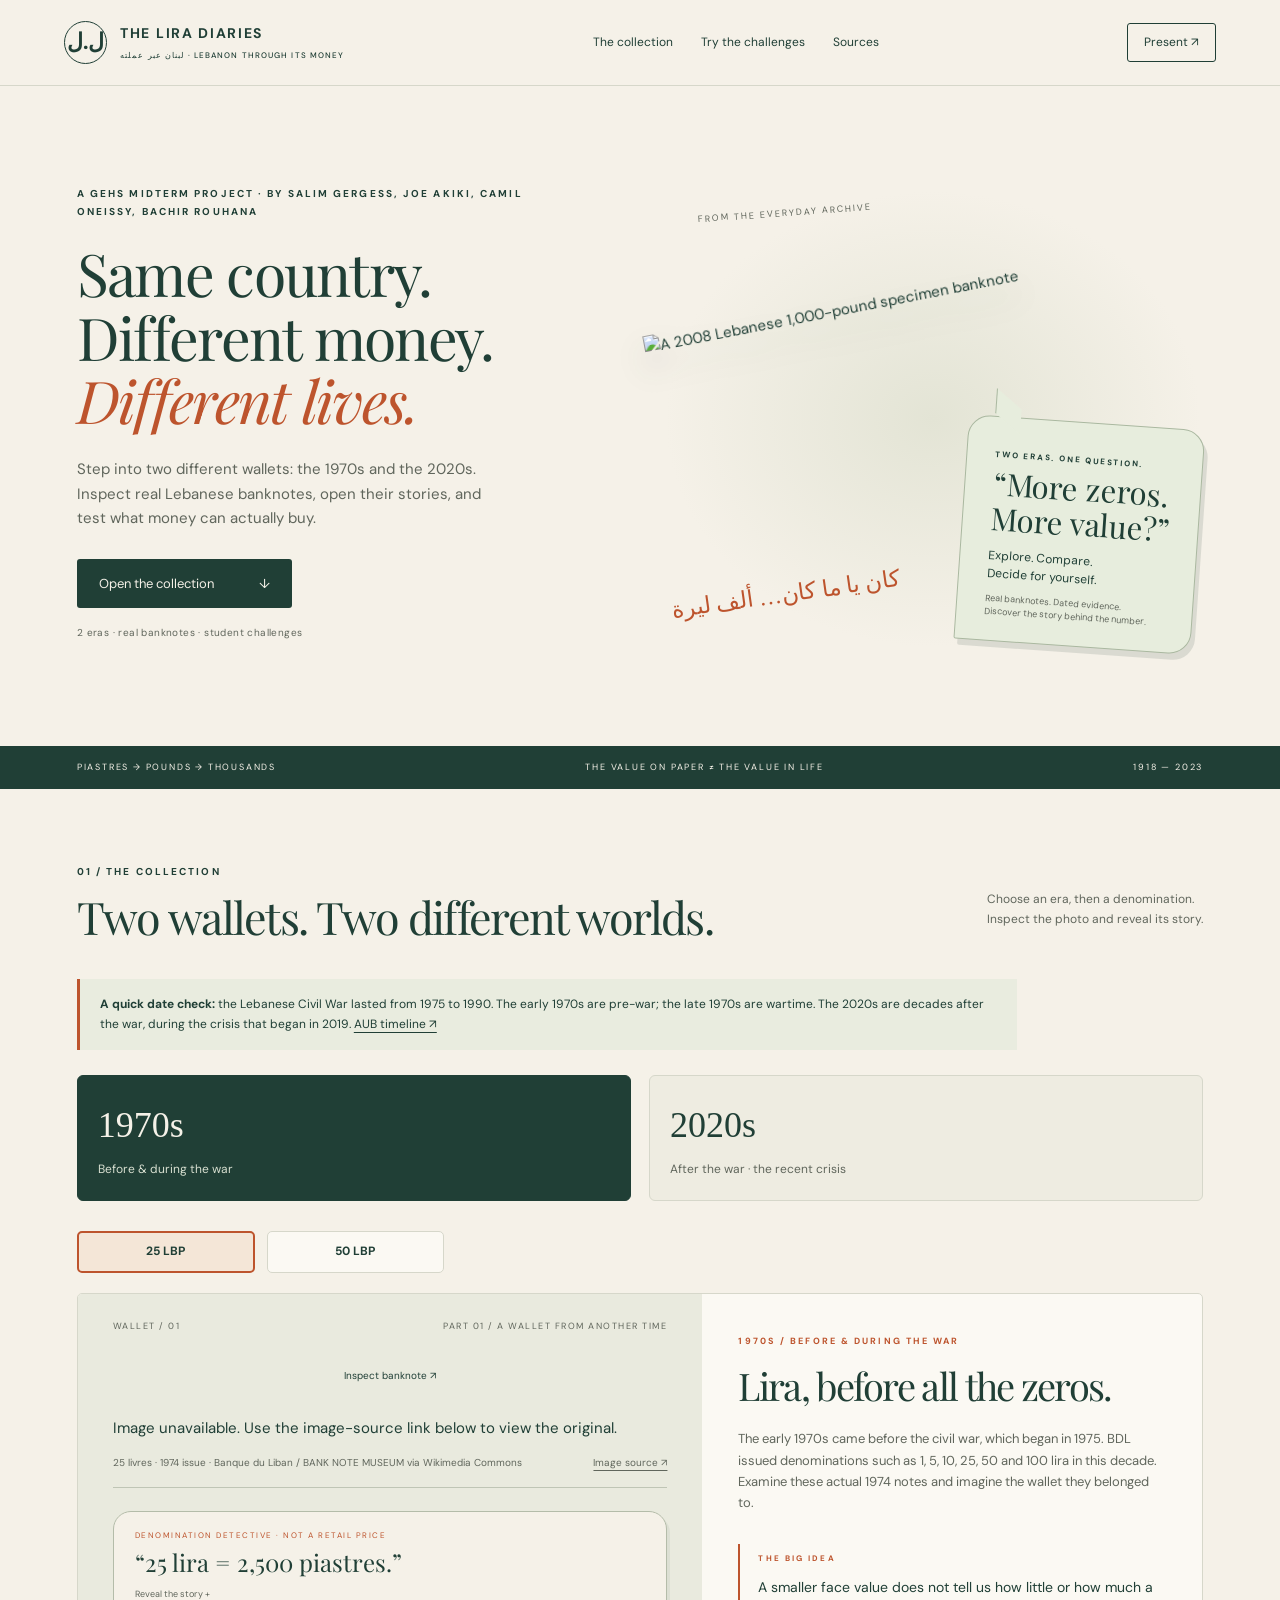
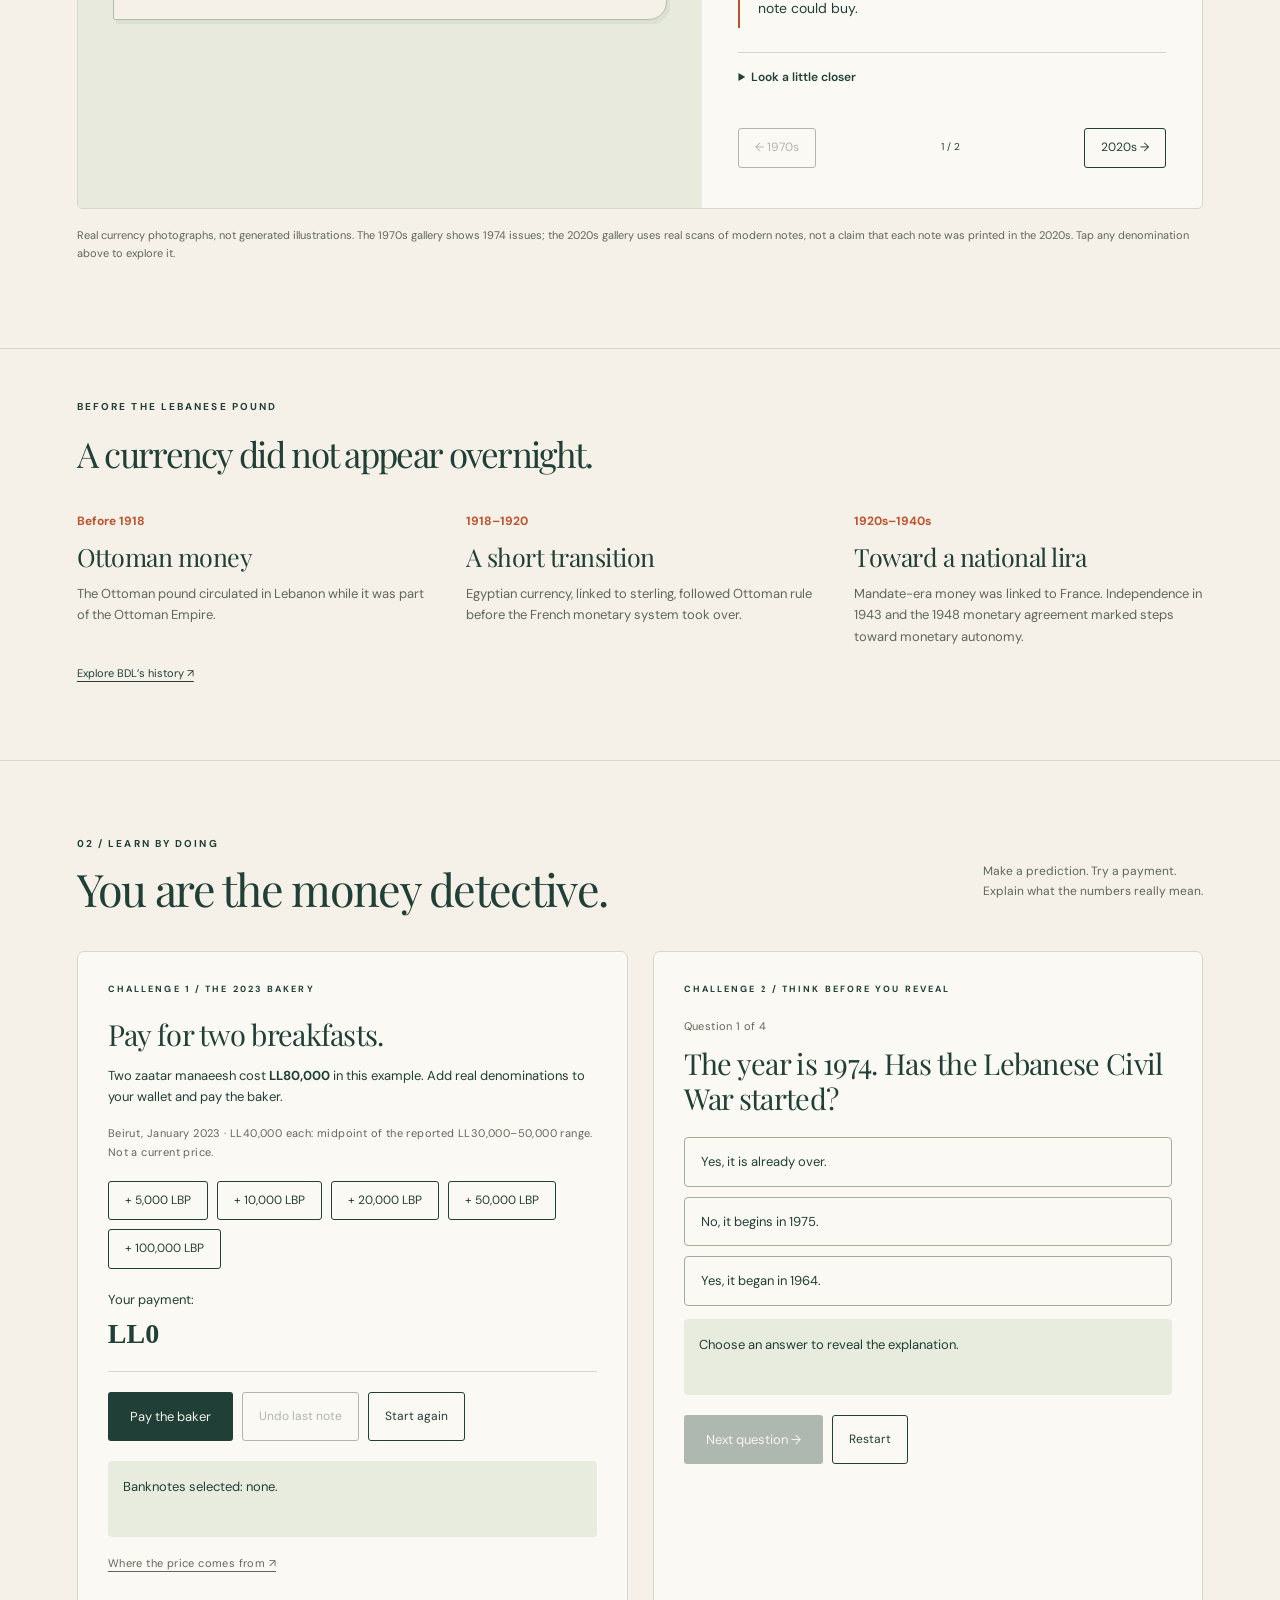
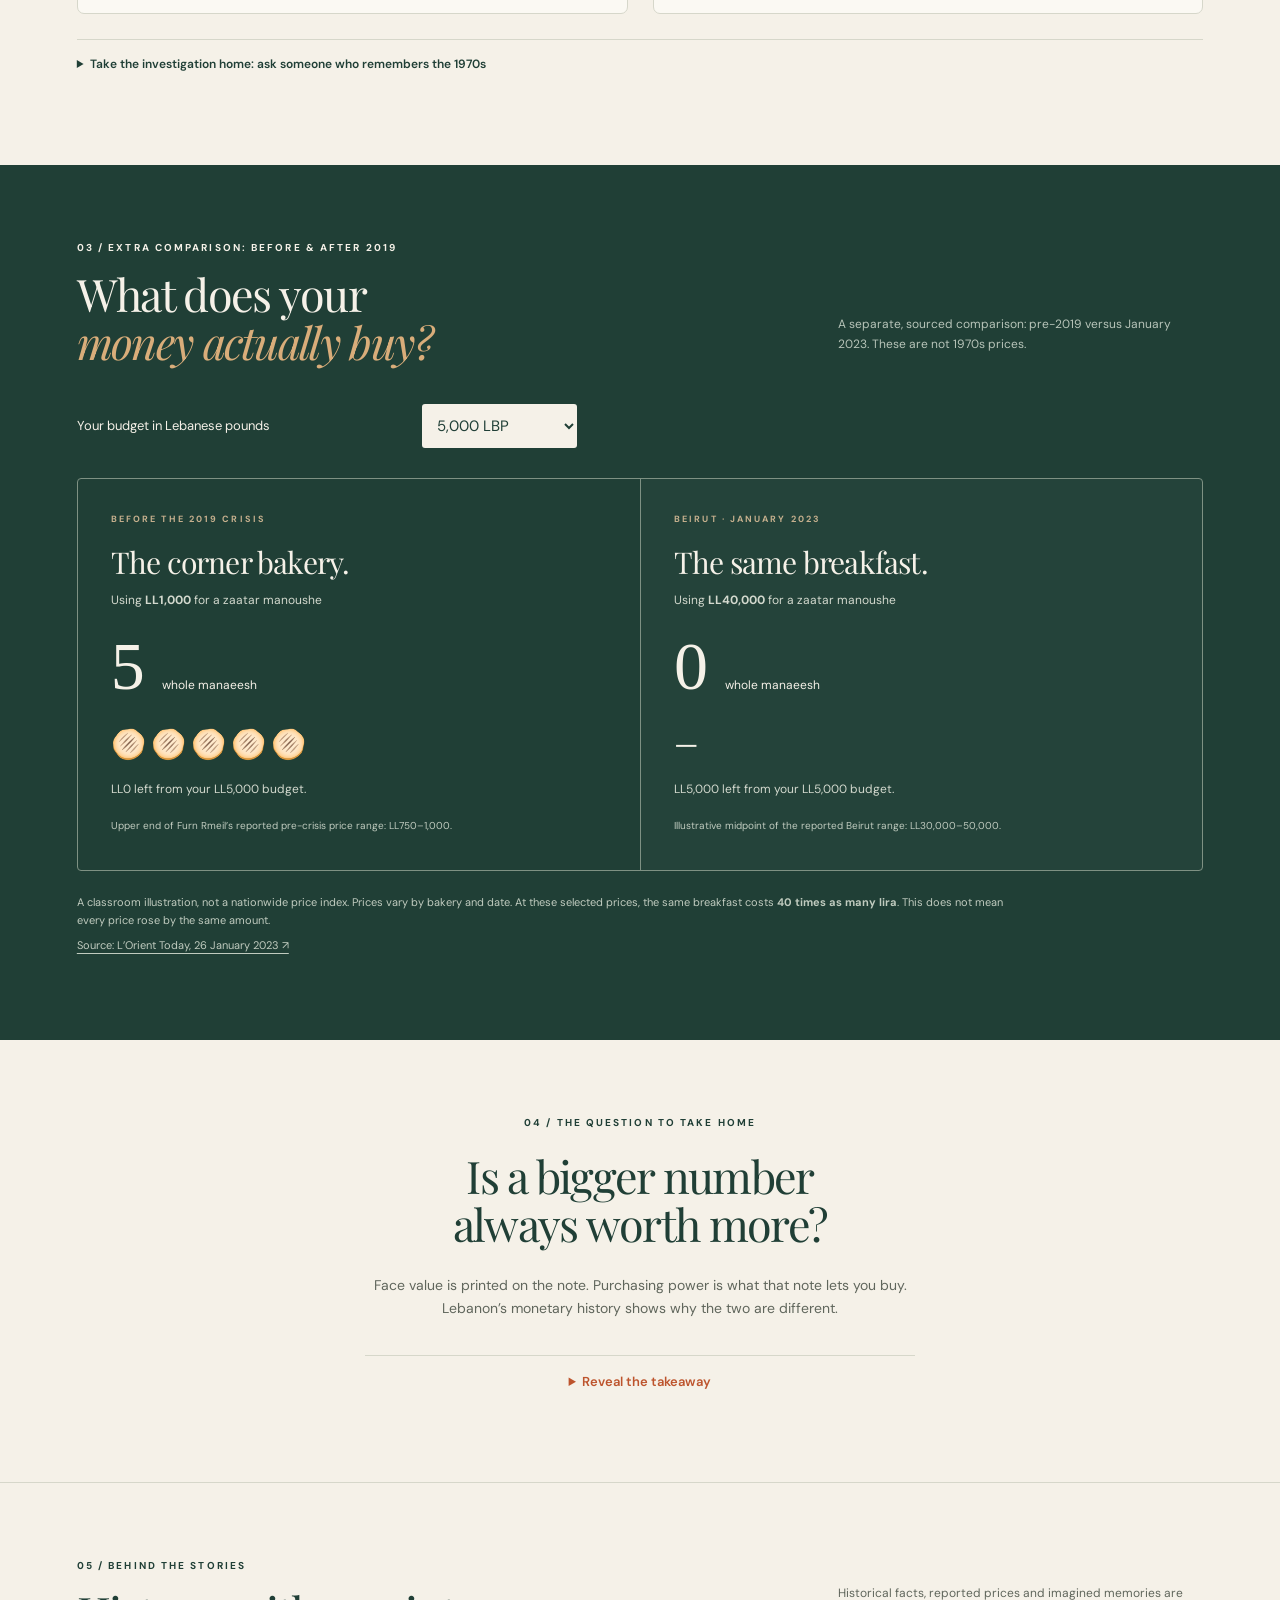
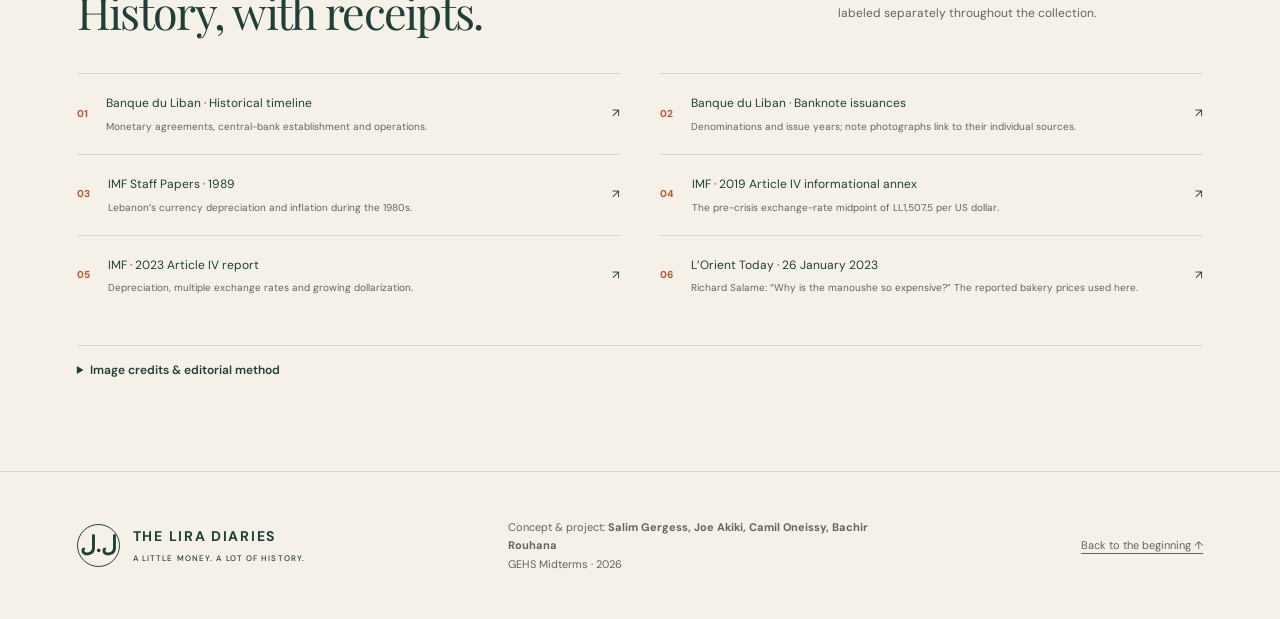
==== commit 3118d0fc: "Build student activities and two-era banknote explorer with verified scans" ====
--- a/lebanese-money/index.html
+++ b/lebanese-money/index.html
@@ -1,12 +1,19 @@
 <!doctype html>
 <html lang="en"><head><meta charset="utf-8"><meta name="viewport" content="width=device-width,initial-scale=1"><meta name="theme-color" content="#203f36"><meta name="description" content="An interactive history of Lebanon's money: real banknotes, everyday memories and the changing price of a manoushe. A GEHS project by Salim Gergess, Joe Akiki, Camil Oneissy, Bachir Rouhana."><title>The Lira Diaries — Lebanon, through its money</title><link rel="stylesheet" href="styles.css"><script defer src="script.js"></script></head>
-<body><a class="skip" href="#exhibit">Skip to the collection</a><header><a class="brand" href="#home"><span class="seal" aria-hidden="true">ل.ل</span><span>THE LIRA DIARIES<small>لبنان عبر عملته · LEBANON THROUGH ITS MONEY</small></span></a><nav aria-label="Main navigation"><a href="#exhibit">The collection</a><a href="#purchasing">What could it buy?</a><a href="#sources">Sources</a></nav><button id="present" class="outline" aria-pressed="false">Present ↗</button></header>
-<main id="home"><section class="hero"><div><p class="eyebrow">A GEHS MIDTERM PROJECT · BY SALIM GERGESS, JOE AKIKI, CAMIL ONEISSY, BACHIR ROUHANA</p><h1>Same country.<br>Different money.<br><em>Different lives.</em></h1><p class="intro">A banknote is more than a number. It is a breakfast, a memory, a little piece of history. Explore the changing story of the Lebanese lira.</p><a class="primary" href="#exhibit">Open the collection <span>↓</span></a><p class="micro">6 chapters · real banknotes · everyday stories</p></div><div class="hero-art"><span class="archive-label">FROM THE EVERYDAY ARCHIVE</span><div class="hero-note"><img src="https://www.bdl.gov.lb/CB%20Com/Banknotes%20%26%20Coins/Lebanese%20BankNotes/Banknotes/1000LBP_B_2008_R.jpg" alt="A 2008 Lebanese 1,000-pound banknote" width="560" height="292"><span class="specimen">EDUCATIONAL DISPLAY</span></div><div class="hero-bubble"><span class="eyebrow">REMEMBER WHEN?</span><strong>“A manouche<br>and a juice?”</strong><p>One little note.<br>A whole morning.</p><small>Illustrative early-2000s memory;<br>not a verified national price.</small></div><span class="arabic-note" lang="ar" dir="rtl">كان يا ما كان… ألف ليرة</span></div></section>
+<body><a class="skip" href="#exhibit">Skip to the collection</a><header><a class="brand" href="#home"><span class="seal" aria-hidden="true">ل.ل</span><span>THE LIRA DIARIES<small>لبنان عبر عملته · LEBANON THROUGH ITS MONEY</small></span></a><nav aria-label="Main navigation"><a href="#exhibit">The collection</a><a href="#activities">Try the challenges</a><a href="#sources">Sources</a></nav><button id="present" class="outline" aria-pressed="false">Present ↗</button></header>
+<main id="home"><section class="hero"><div><p class="eyebrow">A GEHS MIDTERM PROJECT · BY SALIM GERGESS, JOE AKIKI, CAMIL ONEISSY, BACHIR ROUHANA</p><h1>Same country.<br>Different money.<br><em>Different lives.</em></h1><p class="intro">Step into two different wallets: the 1970s and the 2020s. Inspect real Lebanese banknotes, open their stories, and test what money can actually buy.</p><a class="primary" href="#exhibit">Open the collection <span>↓</span></a><p class="micro">2 eras · real banknotes · student challenges</p></div><div class="hero-art"><span class="archive-label">FROM THE EVERYDAY ARCHIVE</span><div class="hero-note"><img src="https://www.bdl.gov.lb/CB%20Com/Banknotes%20%26%20Coins/Lebanese%20BankNotes/Banknotes/1000LBP_B_2008_R.jpg" alt="A 2008 Lebanese 1,000-pound specimen banknote" width="560" height="292"><span class="specimen">EDUCATIONAL DISPLAY</span></div><div class="hero-bubble"><span class="eyebrow">TWO ERAS. ONE QUESTION.</span><strong>“More zeros.<br>More value?”</strong><p>Explore. Compare.<br>Decide for yourself.</p><small>Real banknotes. Dated evidence.<br>Discover the story behind the number.</small></div><span class="arabic-note" lang="ar" dir="rtl">كان يا ما كان… ألف ليرة</span></div></section>
 <div class="ribbon"><span>PIASTRES → POUNDS → THOUSANDS</span><span>THE VALUE ON PAPER ≠ THE VALUE IN LIFE</span><span>1918 — 2023</span></div>
-<section id="exhibit" class="section"><div class="section-head"><div><p class="eyebrow">01 / THE COLLECTION</p><h2>Travel through the lira.</h2></div><p>Choose a chapter. Tap the note to enlarge it.<br>Open a bubble to discover the story.</p></div><div id="timeline" class="timeline" role="group" aria-label="Choose a historical period"></div><article class="exhibit"><div class="exhibit-art"><div class="artifact-top"><span id="artifact-number"></span><span id="era-range"></span></div><button id="note-open" class="note-button" aria-label="Enlarge banknote"><img id="note-image" alt="" width="600" height="300"><span>Inspect banknote ↗</span></button><p id="image-error" hidden>Image unavailable. Use the image-source link below to view the original.</p><div class="note-caption"><span id="note-caption"></span><a id="image-source" target="_blank" rel="noopener noreferrer">Image source ↗</a></div><button id="bubble-toggle" class="story-bubble" aria-expanded="true" aria-controls="bubble-content"><small id="bubble-kind"></small><strong id="bubble-title"></strong><span id="bubble-hint">Hide story −</span></button><div id="bubble-content" class="bubble-content"><p id="bubble-text"></p></div></div><div class="exhibit-copy" aria-live="polite"><p class="eyebrow" id="era-kicker"></p><h3 id="era-title"></h3><p id="era-text"></p><div class="takeaway"><span class="eyebrow">THE BIG IDEA</span><p id="era-lesson"></p></div><details id="context"><summary>Look a little closer</summary><p id="era-detail"></p><a id="era-source" target="_blank" rel="noopener noreferrer">Read the historical source ↗</a></details><div class="chapter-controls"><button id="prev" class="outline" aria-label="Previous chapter">← Previous</button><span id="chapter-count"></span><button id="next" class="outline" aria-label="Next chapter">Next →</button></div></div></article><p class="collection-note">The period describes the story; the caption identifies the actual note pictured. Early chapters use historical idea bubbles where a reliable retail price was not found.</p></section>
+<section id="exhibit" class="section"><div class="section-head"><div><p class="eyebrow">01 / THE COLLECTION</p><h2>Two wallets. Two different worlds.</h2></div><p>Choose an era, then a denomination.<br>Inspect the photo and reveal its story.</p></div><p class="date-note"><b>A quick date check:</b> the Lebanese Civil War lasted from 1975 to 1990. The early 1970s are pre-war; the late 1970s are wartime. The 2020s are decades after the war, during the crisis that began in 2019. <a href="https://aub.edu.lb.libguides.com/LebaneseCivilWar" target="_blank" rel="noopener noreferrer">AUB timeline ↗</a></p><div id="timeline" class="timeline" role="group" aria-label="Choose a historical period"></div><div id="denominations" class="denominations" role="group" aria-label="Choose a banknote"></div><article class="exhibit"><div class="exhibit-art"><div class="artifact-top"><span id="artifact-number"></span><span id="era-range"></span></div><button id="note-open" class="note-button" aria-label="Enlarge banknote"><img id="note-image" alt="" width="600" height="300"><span>Inspect banknote ↗</span></button><p id="image-error" hidden>Image unavailable. Use the image-source link below to view the original.</p><div class="note-caption"><span id="note-caption"></span><a id="image-source" target="_blank" rel="noopener noreferrer">Image source ↗</a></div><button id="bubble-toggle" class="story-bubble" aria-expanded="true" aria-controls="bubble-content"><small id="bubble-kind"></small><strong id="bubble-title"></strong><span id="bubble-hint">Hide story −</span></button><div id="bubble-content" class="bubble-content"><p id="bubble-text"></p></div></div><div class="exhibit-copy" aria-live="polite"><p class="eyebrow" id="era-kicker"></p><h3 id="era-title"></h3><p id="era-text"></p><div class="takeaway"><span class="eyebrow">THE BIG IDEA</span><p id="era-lesson"></p></div><details id="context"><summary>Look a little closer</summary><p id="era-detail"></p><a id="era-source" target="_blank" rel="noopener noreferrer">Read the historical source ↗</a></details><div class="chapter-controls"><button id="prev" class="outline" aria-label="Previous chapter">← 1970s</button><span id="chapter-count"></span><button id="next" class="outline" aria-label="Next chapter">2020s →</button></div></div></article><p class="collection-note">Real currency photographs, not generated illustrations. The 1970s gallery shows 1974 issues; the 2020s gallery uses real scans of modern notes, not a claim that each note was printed in the 2020s. Tap any denomination above to explore it.</p></section>
 <section class="origins section"><p class="eyebrow">BEFORE THE LEBANESE POUND</p><h2>A currency did not appear overnight.</h2><div class="origins-grid"><div><b>Before 1918</b><h3>Ottoman money</h3><p>The Ottoman pound circulated in Lebanon while it was part of the Ottoman Empire.</p></div><div><b>1918–1920</b><h3>A short transition</h3><p>Egyptian currency, linked to sterling, followed Ottoman rule before the French monetary system took over.</p></div><div><b>1920s–1940s</b><h3>Toward a national lira</h3><p>Mandate-era money was linked to France. Independence in 1943 and the 1948 monetary agreement marked steps toward monetary autonomy.</p></div></div><a href="https://www.bdl.gov.lb/modernized-historyofbanknotesandcoins.php" target="_blank" rel="noopener noreferrer">Explore BDL’s history ↗</a></section>
-<section id="purchasing" class="purchasing"><div class="section"><div class="section-head"><div><p class="eyebrow">02 / THE BREAKFAST TEST</p><h2>What does your<br><em>money actually buy?</em></h2></div><p>Try the same budget in two periods.<br>The number stays. The breakfast changes.</p></div><div class="budget-control"><label for="budget">Your budget in Lebanese pounds</label><select id="budget"><option value="1000">1,000 LBP</option><option value="5000" selected>5,000 LBP</option><option value="10000">10,000 LBP</option><option value="50000">50,000 LBP</option><option value="100000">100,000 LBP</option></select></div><div class="comparison"><article><p class="eyebrow">BEFORE THE 2019 CRISIS</p><h3>The corner bakery.</h3><p>Using <b>LL1,000</b> for a zaatar manoushe</p><div class="count"><strong id="before-count">5</strong><span>whole manaeesh</span></div><div class="food-row" id="before-food" aria-hidden="true"></div><p id="before-change"></p><small>Upper end of Furn Rmeil’s reported pre-crisis price range: LL750–1,000.</small></article><article><p class="eyebrow">BEIRUT · JANUARY 2023</p><h3>The same breakfast.</h3><p>Using <b>LL40,000</b> for a zaatar manoushe</p><div class="count"><strong id="after-count">0</strong><span>whole manaeesh</span></div><div class="food-row" id="after-food" aria-hidden="true"></div><p id="after-change"></p><small>Illustrative midpoint of the reported Beirut range: LL30,000–50,000.</small></article></div><p class="method">A classroom illustration, not a nationwide price index. Prices vary by bakery and date. At these selected prices, the same breakfast costs <strong>40 times as many lira</strong>. This does not mean every price rose by the same amount. <a href="https://today.lorientlejour.com/article/1326026/why-is-the-manoushe-so-expensive.html" target="_blank" rel="noopener noreferrer">Source: L’Orient Today, 26 January 2023 ↗</a></p></div></section>
-<section class="section closing"><p class="eyebrow">03 / THE QUESTION TO TAKE HOME</p><h2>Is a bigger number<br>always worth more?</h2><p>Face value is printed on the note. Purchasing power is what that note lets you buy. Lebanon’s monetary history shows why the two are different.</p><details><summary>Reveal the takeaway</summary><p>A LL100,000 note can buy less in one period than a much smaller note did in another. Compare prices, wages and dates—not just the zeros.</p></details></section>
-<section id="sources" class="section sources"><div class="section-head"><div><p class="eyebrow">04 / BEHIND THE STORIES</p><h2>History, with receipts.</h2></div><p>Historical facts, reported prices and imagined memories are labeled separately throughout the collection.</p></div><div class="source-list"><a href="https://www.bdl.gov.lb/modernized-bdltimeline.php" target="_blank" rel="noopener noreferrer"><b>01</b><span>Banque du Liban · Historical timeline<small>Monetary agreements, central-bank establishment and operations.</small></span>↗</a><a href="https://www.bdl.gov.lb/listofissuances.php" target="_blank" rel="noopener noreferrer"><b>02</b><span>Banque du Liban · Banknote issuances<small>Denominations and issue years; note photographs link to their individual sources.</small></span>↗</a><a href="https://www.elibrary.imf.org/view/journals/024/1989/003/article-A007-en.xml" target="_blank" rel="noopener noreferrer"><b>03</b><span>IMF Staff Papers · 1989<small>Lebanon’s currency depreciation and inflation during the 1980s.</small></span>↗</a><a href="https://www.elibrary.imf.org/view/journals/002/2019/312/article-A002-en.xml" target="_blank" rel="noopener noreferrer"><b>04</b><span>IMF · 2019 Article IV informational annex<small>The pre-crisis exchange-rate midpoint of LL1,507.5 per US dollar.</small></span>↗</a><a href="https://www.elibrary.imf.org/view/journals/002/2023/237/article-A001-en.xml" target="_blank" rel="noopener noreferrer"><b>05</b><span>IMF · 2023 Article IV report<small>Depreciation, multiple exchange rates and growing dollarization.</small></span>↗</a><a href="https://today.lorientlejour.com/article/1326026/why-is-the-manoushe-so-expensive.html" target="_blank" rel="noopener noreferrer"><b>06</b><span>L’Orient Today · 26 January 2023<small>Richard Salame: “Why is the manoushe so expensive?” The reported bakery prices used here.</small></span>↗</a></div><details><summary>Image credits & editorial method</summary><p>Currency designs belong to their respective issuing institutions. Modern and 1988–1992-series images: Banque du Liban’s official banknote catalogue, shown for educational historical commentary. Historical 1939 and 1964 images: BANK NOTE MUSEUM / Banque du Liban via Wikimedia Commons; the linked file pages provide attribution and public-domain notices. Images are not to scale.</p><p>The early-2000s “manouche and juice” story is the project author’s illustrative example, not a verified price quotation. Older-era bubbles explain monetary ideas rather than inventing grocery prices. The breakfast calculator uses one documented pre-crisis bakery price and a midpoint of a reported January 2023 range. The exhibition ends in 2023 and is not a live price or exchange-rate service.</p></details></section></main>
+
+<section id="activities" class="section activities">
+<div class="section-head"><div><p class="eyebrow">02 / LEARN BY DOING</p><h2>You are the money detective.</h2></div><p>Make a prediction. Try a payment.<br>Explain what the numbers really mean.</p></div>
+<div class="learning-grid"><article class="activity-card"><p class="eyebrow">CHALLENGE 1 / THE 2023 BAKERY</p><h3>Pay for two breakfasts.</h3><p>Two zaatar manaeesh cost <b>LL80,000</b> in this example. Add real denominations to your wallet and pay the baker.</p><p class="micro">Beirut, January 2023 · LL40,000 each: midpoint of the reported LL30,000–50,000 range. Not a current price.</p><div id="wallet-notes" class="wallet-notes" role="group" aria-label="Add banknotes to your payment"></div><p class="wallet-total">Your payment: <strong id="wallet-total">LL0</strong></p><div class="activity-actions"><button id="pay" class="primary">Pay the baker</button><button id="undo-note" class="outline">Undo last note</button><button id="reset-wallet" class="outline">Start again</button></div><p id="payment-feedback" class="feedback" role="status">Choose banknotes to build your payment.</p><p class="micro"><a href="https://today.lorientlejour.com/article/1326026/why-is-the-manoushe-so-expensive.html" target="_blank" rel="noopener noreferrer">Where the price comes from ↗</a></p></article>
+<article class="activity-card"><p class="eyebrow">CHALLENGE 2 / THINK BEFORE YOU REVEAL</p><p id="question-progress" class="micro"></p><h3 id="question-title" tabindex="-1"></h3><div id="answer-options" class="answer-options"></div><p id="answer-feedback" class="feedback" role="status"></p><div class="activity-actions"><button id="next-question" class="primary" disabled>Next question →</button><button id="restart-questions" class="outline">Restart</button></div><p id="quiz-score" class="micro" aria-live="polite"></p></article></div>
+<details class="family-prompt"><summary>Take the investigation home: ask someone who remembers the 1970s</summary><p>What did you buy with one lira? Which year and town was it? Was that the price of one item or a whole meal? Compare two people's answers. A dated memory is valuable evidence, but it is not a national price index.</p></details>
+</section>
+<section id="purchasing" class="purchasing"><div class="section"><div class="section-head"><div><p class="eyebrow">03 / EXTRA COMPARISON: BEFORE & AFTER 2019</p><h2>What does your<br><em>money actually buy?</em></h2></div><p>A separate, sourced comparison: pre-2019 versus January 2023. These are not 1970s prices.</p></div><div class="budget-control"><label for="budget">Your budget in Lebanese pounds</label><select id="budget"><option value="1000">1,000 LBP</option><option value="5000" selected>5,000 LBP</option><option value="10000">10,000 LBP</option><option value="50000">50,000 LBP</option><option value="100000">100,000 LBP</option></select></div><div class="comparison"><article><p class="eyebrow">BEFORE THE 2019 CRISIS</p><h3>The corner bakery.</h3><p>Using <b>LL1,000</b> for a zaatar manoushe</p><div class="count"><strong id="before-count">5</strong><span>whole manaeesh</span></div><div class="food-row" id="before-food" aria-hidden="true"></div><p id="before-change"></p><small>Upper end of Furn Rmeil’s reported pre-crisis price range: LL750–1,000.</small></article><article><p class="eyebrow">BEIRUT · JANUARY 2023</p><h3>The same breakfast.</h3><p>Using <b>LL40,000</b> for a zaatar manoushe</p><div class="count"><strong id="after-count">0</strong><span>whole manaeesh</span></div><div class="food-row" id="after-food" aria-hidden="true"></div><p id="after-change"></p><small>Illustrative midpoint of the reported Beirut range: LL30,000–50,000.</small></article></div><p class="method">A classroom illustration, not a nationwide price index. Prices vary by bakery and date. At these selected prices, the same breakfast costs <strong>40 times as many lira</strong>. This does not mean every price rose by the same amount. <a href="https://today.lorientlejour.com/article/1326026/why-is-the-manoushe-so-expensive.html" target="_blank" rel="noopener noreferrer">Source: L’Orient Today, 26 January 2023 ↗</a></p></div></section>
+<section class="section closing"><p class="eyebrow">04 / THE QUESTION TO TAKE HOME</p><h2>Is a bigger number<br>always worth more?</h2><p>Face value is printed on the note. Purchasing power is what that note lets you buy. Lebanon’s monetary history shows why the two are different.</p><details><summary>Reveal the takeaway</summary><p>A LL100,000 note can buy less in one period than a much smaller note did in another. Compare prices, wages and dates—not just the zeros.</p></details></section>
+<section id="sources" class="section sources"><div class="section-head"><div><p class="eyebrow">05 / BEHIND THE STORIES</p><h2>History, with receipts.</h2></div><p>Historical facts, reported prices and imagined memories are labeled separately throughout the collection.</p></div><div class="source-list"><a href="https://www.bdl.gov.lb/modernized-bdltimeline.php" target="_blank" rel="noopener noreferrer"><b>01</b><span>Banque du Liban · Historical timeline<small>Monetary agreements, central-bank establishment and operations.</small></span>↗</a><a href="https://www.bdl.gov.lb/listofissuances.php" target="_blank" rel="noopener noreferrer"><b>02</b><span>Banque du Liban · Banknote issuances<small>Denominations and issue years; note photographs link to their individual sources.</small></span>↗</a><a href="https://www.elibrary.imf.org/view/journals/024/1989/003/article-A007-en.xml" target="_blank" rel="noopener noreferrer"><b>03</b><span>IMF Staff Papers · 1989<small>Lebanon’s currency depreciation and inflation during the 1980s.</small></span>↗</a><a href="https://www.elibrary.imf.org/view/journals/002/2019/312/article-A002-en.xml" target="_blank" rel="noopener noreferrer"><b>04</b><span>IMF · 2019 Article IV informational annex<small>The pre-crisis exchange-rate midpoint of LL1,507.5 per US dollar.</small></span>↗</a><a href="https://www.elibrary.imf.org/view/journals/002/2023/237/article-A001-en.xml" target="_blank" rel="noopener noreferrer"><b>05</b><span>IMF · 2023 Article IV report<small>Depreciation, multiple exchange rates and growing dollarization.</small></span>↗</a><a href="https://today.lorientlejour.com/article/1326026/why-is-the-manoushe-so-expensive.html" target="_blank" rel="noopener noreferrer"><b>06</b><span>L’Orient Today · 26 January 2023<small>Richard Salame: “Why is the manoushe so expensive?” The reported bakery prices used here.</small></span>↗</a></div><details><summary>Image credits & editorial method</summary><p>Currency designs belong to their respective issuing institutions. The 1,000-lira photograph is from Banque du Liban. Modern 5,000–100,000-lira scans: © hex7ech via Numista, used unchanged under <a href="https://creativecommons.org/licenses/by-nc/4.0/" target="_blank" rel="noopener noreferrer">CC BY-NC 4.0</a> for this noncommercial educational project. Each note links to its catalogue source. Historical 1974 images: BANK NOTE MUSEUM / Banque du Liban via Wikimedia Commons; the linked file pages provide attribution and public-domain notices. Images are not to scale.</p><p>The 1970s bubbles describe denominations and monetary ideas; no unsourced 1970s grocery prices are presented. Shopping examples use a dated January 2023 snapshot and the reported pre-crisis bakery range. The gallery includes representative designs issued before the 2020s. This is an educational exhibition, not a live price or exchange-rate service.</p></details></section></main>
 <footer><a class="brand" href="#home"><span class="seal" aria-hidden="true">ل.ل</span><span>THE LIRA DIARIES<small>A LITTLE MONEY. A LOT OF HISTORY.</small></span></a><p>Concept & project: <strong>Salim Gergess, Joe Akiki, Camil Oneissy, Bachir Rouhana</strong><br>GEHS Midterms · 2026</p><a href="#home">Back to the beginning ↑</a></footer>
 <dialog id="lightbox" aria-labelledby="lightbox-title"><button id="close-lightbox" class="outline">Close ×</button><h2 id="lightbox-title">Banknote detail</h2><img id="large-note" alt=""><p id="large-caption"></p><a id="large-source" target="_blank" rel="noopener noreferrer">View original source ↗</a></dialog><noscript><p class="noscript">Enable JavaScript to explore the interactive collection. The historical background, breakfast-price methodology and sources remain available below.</p></noscript></body></html>
--- a/lebanese-money/styles.css
+++ b/lebanese-money/styles.css
@@ -1,2 +1,4 @@
 @import url('https://fonts.googleapis.com/css2?family=DM+Sans:wght@400;500;600;700&family=Playfair+Display:ital,wght@0,400;0,500;0,600;1,400;1,500&display=swap');
 :root{--paper:#f5f1e8;--ink:#203f36;--muted:#60665c;--line:#d6d7ca;--orange:#bd542d;--light:#e8ecdf}*{box-sizing:border-box}html{scroll-behavior:smooth;scroll-padding-top:105px}body{margin:0;background:var(--paper);color:var(--ink);font-family:'DM Sans',Arial,sans-serif;font-size:15px;line-height:1.65}a{color:inherit;text-underline-offset:4px}button,select{font:inherit}button,a,select{-webkit-tap-highlight-color:transparent}button{cursor:pointer;color:inherit}button:disabled{opacity:.35;cursor:default}button:focus-visible,a:focus-visible,select:focus-visible,summary:focus-visible{outline:3px solid var(--orange);outline-offset:5px}button{touch-action:manipulation}.skip{position:absolute;top:-100px}.skip:focus{top:5px;z-index:100;background:white;padding:12px}header{display:flex;align-items:center;justify-content:space-between;gap:24px;padding:21px 5%;border-bottom:1px solid var(--line);background:var(--paper);position:sticky;top:0;z-index:10}.brand{display:flex;align-items:center;gap:13px;text-decoration:none;font-size:14px;font-weight:700;letter-spacing:1.7px}.brand small{display:block;font-size:8px;letter-spacing:1.1px;font-weight:500;margin-top:4px}.seal{display:grid;place-items:center;width:43px;height:43px;border:1px solid var(--ink);border-radius:50%;font-size:22px;letter-spacing:0}nav{display:flex;gap:28px;font-size:12px}nav a{text-decoration:none}nav a:hover{color:var(--orange)}.outline{border:1px solid var(--ink);padding:9px 16px;background:transparent;border-radius:3px;font-size:12px}.outline:hover:not(:disabled){background:var(--ink);color:var(--paper)}.hero{max-width:1440px;margin:auto;padding:70px 6% 65px;display:grid;grid-template-columns:1fr 1fr;gap:4%;min-height:660px;align-items:center}.eyebrow{font-size:10px;font-weight:700;letter-spacing:2.1px;text-transform:uppercase;margin:0 0 20px}h1,h2,h3{font-family:'Playfair Display',Georgia,serif;font-weight:400;line-height:1.08;letter-spacing:-1.7px;margin:0}h1{font-size:clamp(44px,4.6vw,72px)}em{font-weight:400;color:var(--orange)}.intro{max-width:430px;margin:25px 0 28px;color:var(--muted);font-size:15px}.primary{display:inline-flex;gap:45px;align-items:center;padding:14px 22px;background:var(--ink);color:var(--paper);text-decoration:none;font-size:13px;border-radius:3px}.primary:hover{background:#31594c}.micro{font-size:10px;color:var(--muted);margin-top:17px;letter-spacing:.4px}.hero-art{position:relative;min-height:460px;background:radial-gradient(ellipse at center,#e3e4d5,transparent 70%);display:flex;align-items:center}.archive-label{position:absolute;top:17px;left:35px;font-size:9px;letter-spacing:2px;color:var(--muted);transform:rotate(-4deg)}.hero-note{width:95%;transform:rotate(-11deg);position:relative;filter:drop-shadow(0 16px 15px #24362d29)}.hero-note img{width:100%;height:auto;display:block}.specimen{position:absolute;right:6%;bottom:12%;background:#faf7e8dc;border:1px solid #766d59;padding:1px 5px;font-size:8px;letter-spacing:2px;color:#544f42}.hero-bubble{position:absolute;bottom:1px;right:5px;background:#e7eddd;border:1px solid #aab8a0;box-shadow:4px 6px 0 #223d3520;border-radius:22px 22px 22px 2px;padding:23px 28px;transform:rotate(4deg)}.hero-bubble:before{content:'';position:absolute;top:-19px;left:25px;width:25px;height:25px;background:#e7eddd;border-left:1px solid #aab8a0;transform:skewY(37deg)}.hero-bubble .eyebrow{font-size:8px;letter-spacing:1.8px}.hero-bubble strong{display:block;font-family:'Playfair Display',Georgia,serif;font-size:31px;font-weight:400;line-height:1.15}.hero-bubble p{font-size:12px;line-height:1.5;margin:10px 0}.hero-bubble small{font-size:9px;line-height:1.4;display:block;color:var(--muted)}.arabic-note{position:absolute;left:8px;bottom:35px;transform:rotate(-8deg);font-family:Georgia,serif;font-size:23px;color:var(--orange)}.ribbon{background:var(--ink);color:var(--paper);padding:14px 6%;display:flex;justify-content:space-between;gap:20px;font-size:9px;letter-spacing:1.8px}.section{max-width:1440px;margin:auto;padding:75px 6%}.section-head{display:flex;justify-content:space-between;align-items:flex-end;gap:25px;margin-bottom:37px}h2{font-size:clamp(34px,3.5vw,51px)}.section-head>p{max-width:365px;font-size:12px;color:var(--muted)}.section-head .eyebrow{margin-bottom:13px}.timeline{display:grid;grid-template-columns:repeat(6,1fr);margin-bottom:30px;border-bottom:1px solid var(--line)}.timeline button{background:none;border:0;border-bottom:3px solid transparent;padding:12px 5px 17px;text-align:left}.timeline button strong{display:block;font-family:Georgia,serif;font-size:21px;font-weight:400}.timeline button small{font-size:10px;color:var(--muted)}.timeline button[aria-pressed=true]{border-bottom-color:var(--orange);color:var(--orange)}.timeline button:hover{background:#e9eadf}.exhibit{display:grid;grid-template-columns:1.25fr 1fr;border:1px solid var(--line);border-radius:5px;overflow:hidden;background:#fbf9f3}.exhibit-art{padding:25px 35px 30px;background:#e9eade;background-image:radial-gradient(#4a61551a .7px,transparent .7px);background-size:6px 6px}.artifact-top{display:flex;justify-content:space-between;gap:10px;font-size:9px;letter-spacing:1.5px;color:var(--muted)}.note-button{display:block;background:none;border:0;width:100%;padding:26px 0 8px}.note-button img{width:100%;height:240px;object-fit:contain;filter:drop-shadow(0 10px 8px #203f3620)}.note-button>span{font-size:10px;display:block;margin:8px 0}.note-caption{font-size:10px;color:var(--muted);display:flex;justify-content:space-between;gap:12px;border-bottom:1px solid #bfc5b5;padding-bottom:15px}.story-bubble{margin:23px 0 0;position:relative;background:var(--paper);border:1px solid #b4bca9;border-radius:18px 18px 18px 2px;padding:17px 21px;display:block;width:100%;text-align:left;box-shadow:3px 4px 0 #203f3610}.story-bubble small{font-size:8px;letter-spacing:1.5px;text-transform:uppercase;display:block;color:var(--orange)}.story-bubble strong{font-family:'Playfair Display',Georgia,serif;font-weight:400;font-size:24px;display:block;margin-top:5px;line-height:1.25}.story-bubble>span{font-size:9px;display:block;margin-top:10px;color:var(--muted)}.bubble-content p{font-size:12px;margin:14px 3px 0;color:#3d4e42}.exhibit-copy{padding:40px 36px;display:flex;flex-direction:column}.exhibit-copy .eyebrow{font-size:9px;color:var(--orange);margin-bottom:16px}.exhibit-copy h3{font-size:38px}.exhibit-copy>p:not(.eyebrow){font-size:13px;color:var(--muted);margin:22px 0}.takeaway{border-left:2px solid var(--orange);padding-left:18px;margin:8px 0 24px}.takeaway .eyebrow{margin:0;font-size:8px}.takeaway p{font-size:14px;line-height:1.55;margin:8px 0}details{font-size:12px;border-top:1px solid var(--line);padding:15px 0}summary{cursor:pointer;font-weight:600}details p{color:var(--muted)}.chapter-controls{display:flex;justify-content:space-between;align-items:center;gap:8px;margin-top:auto;padding-top:25px}.chapter-controls span{font-size:10px}.collection-note{color:var(--muted);font-size:11px;margin-top:17px}.origins{border-top:1px solid var(--line);padding-top:50px}.origins h2{font-size:35px}.origins-grid{display:grid;grid-template-columns:repeat(3,1fr);gap:40px;margin-top:35px}.origins-grid b{color:var(--orange);font-size:12px}.origins-grid h3{font-size:25px;letter-spacing:-.5px;margin-top:10px}.origins-grid p{font-size:13px;color:var(--muted)}.origins>a{font-size:11px}.purchasing{background:var(--ink);color:var(--paper)}.purchasing .section-head>p{color:#b7c4b9}.purchasing em{color:#d9ad7a}.budget-control{display:flex;align-items:center;justify-content:space-between;max-width:500px;gap:20px;margin:30px 0}.budget-control label{font-size:13px}.budget-control select{background:#f5f1e8;color:var(--ink);padding:11px;border:0;border-radius:3px;min-width:155px}.comparison{display:grid;grid-template-columns:1fr 1fr;border:1px solid #7e9183;border-radius:4px}.comparison article{padding:33px}.comparison article+article{border-left:1px solid #7e9183;background:#ffffff05}.comparison h3{font-size:30px;letter-spacing:-.8px}.comparison p{font-size:12px;color:#d3d9ce}.comparison .eyebrow{color:#c6b08e;font-size:9px}.count{display:flex;gap:17px;align-items:baseline;margin:15px 0}.count strong{font-size:68px;font-family:Georgia,serif;font-weight:400;line-height:1.2}.count span{font-size:12px}.food-row{min-height:38px;font-size:28px;letter-spacing:5px;overflow-wrap:anywhere}.food-row small{font-size:14px}.comparison small{font-size:10px;line-height:1.6;color:#c0cbbf}.method{font-size:11px;color:#c0cbbf;margin-top:22px;max-width:940px}.method a{display:block;margin-top:7px}.closing{text-align:center;max-width:800px}.closing>p:not(.eyebrow){max-width:560px;margin:25px auto;color:var(--muted);font-size:14px}.closing details{margin:35px auto 0;max-width:550px}.closing summary{font-size:13px;color:var(--orange)}.sources{border-top:1px solid var(--line)}.source-list{display:grid;grid-template-columns:1fr 1fr;gap:0 40px}.source-list>a{display:flex;gap:18px;align-items:center;text-decoration:none;border-top:1px solid var(--line);padding:20px 0;font-size:12px}.source-list b{color:var(--orange);font-size:10px}.source-list span{flex:1}.source-list small{display:block;color:var(--muted);font-size:10px;line-height:1.5;margin-top:5px}.source-list a:hover span{text-decoration:underline}.sources>details{margin-top:30px}footer{padding:35px 6%;border-top:1px solid var(--line);display:flex;align-items:center;justify-content:space-between;gap:25px}footer p,footer>a:last-child{font-size:11px;color:var(--muted)}dialog{border:1px solid var(--line);border-radius:6px;padding:30px;max-width:850px;width:90%;background:var(--paper);color:var(--ink)}dialog::backdrop{background:#10251edb}dialog button{float:right}dialog h2{font-size:28px;clear:both;padding:15px 0}dialog img{width:100%;max-height:60vh;object-fit:contain}dialog p,dialog a{font-size:12px}.noscript{padding:30px}.presentation .hero,.presentation .ribbon,.presentation .origins,.presentation #purchasing,.presentation .closing,.presentation #sources,.presentation footer,.presentation nav{display:none}.presentation #exhibit{padding-top:30px}.presentation .exhibit{min-height:65vh}.presentation header{position:static}.presentation .section-head{margin-bottom:15px}.presentation .note-button img{height:260px}[hidden]{display:none!important}@media(min-width:1600px){.hero{min-height:760px}.hero-art{min-height:510px}}@media(max-width:1000px){nav{gap:15px}nav a{font-size:11px}.hero{gap:20px;min-height:600px}.hero-art{min-height:420px}.hero-bubble{right:0;padding:18px}.hero-bubble strong{font-size:26px}.arabic-note{bottom:10px;font-size:17px}.exhibit-copy{padding:30px 25px}.exhibit-art{padding:25px}.exhibit-copy h3{font-size:32px}}@media(max-width:720px){header{padding:13px 5%;gap:10px}.brand{font-size:10px;letter-spacing:1px}.brand small{font-size:6px;letter-spacing:.6px}.seal{width:33px;height:33px;font-size:18px}nav{display:none}header .outline{padding:8px 10px}.hero{display:block;padding:40px 6% 35px;min-height:0}h1{font-size:46px}.hero .eyebrow{font-size:8px}.hero-art{min-height:400px;margin-top:25px;max-width:520px}.hero-note{width:88%}.hero-bubble{bottom:7px;right:6px}.arabic-note{left:5px;bottom:25px}.archive-label{left:10px}.ribbon{font-size:7px;padding:12px 6%;gap:10px}.ribbon span:nth-child(2){display:none}.section{padding:45px 6%}.section-head{display:block}.section-head>p{margin-top:20px}.timeline{grid-template-columns:repeat(3,1fr);row-gap:10px}.timeline button{padding:7px 6px 12px}.timeline button strong{font-size:20px}.exhibit{grid-template-columns:1fr}.exhibit-copy{padding:30px 25px}.exhibit-art{padding:20px}.note-button img{height:190px}.exhibit-copy h3{font-size:33px}.origins-grid{grid-template-columns:1fr;gap:20px}.origins h2{font-size:29px}.origins-grid h3{font-size:24px}.comparison{grid-template-columns:1fr}.comparison article+article{border-left:0;border-top:1px solid #7e9183}.comparison article{padding:25px}.budget-control{align-items:flex-start;flex-direction:column;gap:8px}.budget-control select{width:100%}.source-list{grid-template-columns:1fr}footer{align-items:flex-start;flex-direction:column}.presentation .exhibit{min-height:0}.presentation .note-button img{height:170px}}@media(prefers-reduced-motion:reduce){html{scroll-behavior:auto}}@media print{header,nav,.hero-art,.ribbon,.timeline,.chapter-controls,.note-button>span,.primary,#present{display:none}body{background:white;color:black}.hero,.section{padding:20px}.exhibit{break-inside:avoid}.purchasing{background:white;color:black}.purchasing p,.method,.comparison p,.comparison small{color:black}.count strong{font-size:40px}footer{padding:15px}}
+/* Two-era student edition */
+.date-note{padding:16px 20px;background:#e9ecdf;border-left:3px solid var(--orange);font-size:12px;max-width:940px;margin:0 0 25px}.timeline{grid-template-columns:1fr 1fr;gap:18px;border:0}.timeline button{border:1px solid var(--line);border-radius:6px;padding:20px;background:#eeece1}.timeline button strong{font-size:36px}.timeline button small{font-size:12px}.timeline button[aria-pressed=true]{background:var(--ink);border-color:var(--ink);color:var(--paper)}.timeline button[aria-pressed=true] small{color:#d7dfd0}.denominations{display:flex;gap:12px;flex-wrap:wrap;margin:0 0 20px}.denomination{border:1px solid var(--line);background:#fbf9f3;border-radius:5px;padding:10px;width:calc((100% - 60px)/6);min-width:115px;display:flex;flex-direction:column;align-items:center;gap:7px}.denomination img{width:100%;height:54px;object-fit:contain}.denomination span{font-size:12px;font-weight:700}.denomination[aria-pressed=true]{border:2px solid var(--orange);background:#f4e6d7;padding:9px}.denomination:hover{transform:translateY(-2px)}.activities{border-top:1px solid var(--line)}.learning-grid{display:grid;grid-template-columns:1fr 1fr;gap:25px}.activity-card{padding:30px;border:1px solid var(--line);border-radius:7px;background:#fbf9f3}.activity-card h3{font-size:29px;letter-spacing:-.7px;line-height:1.2}.activity-card>p{font-size:13px}.activity-card .eyebrow{font-size:9px}.activity-card .micro{font-size:11px}.wallet-notes,.activity-actions{display:flex;flex-wrap:wrap;gap:9px;margin:20px 0}.activity-actions button{min-height:44px}.activity-actions .primary{border:0;gap:8px}.wallet-total{border-bottom:1px solid var(--line);padding-bottom:14px}.wallet-total strong{font-family:Georgia,serif;font-size:28px;display:block}.feedback{background:#e8ecdf;padding:15px;border-radius:4px;min-height:76px;overflow-wrap:anywhere}.answer-options{display:grid;gap:10px;margin-top:22px}.answer{background:transparent;border:1px solid #a2ac9b;border-radius:4px;text-align:left;padding:13px 16px;min-height:48px;font-size:13px}.answer:hover:not(:disabled){background:#e8ecdf}.answer:disabled{opacity:1;cursor:default}.answer.correct{border:2px solid #42654a;background:#dfebda}.answer.incorrect{border:2px solid #ad482b;background:#f4e0d8}.family-prompt{margin-top:25px}.presentation #activities{display:none}.presentation .date-note{display:none}.presentation .denomination img{height:35px}footer p{max-width:370px}.hero .eyebrow{max-width:480px;line-height:1.8}button:focus-visible,input:focus-visible{outline:3px solid var(--orange);outline-offset:4px}@media(max-width:900px){.learning-grid{grid-template-columns:1fr}.denomination{width:calc((100% - 24px)/3)}.timeline button{padding:15px}.timeline button small{font-size:10px}.date-note{font-size:11px}}@media(max-width:420px){.denomination{min-width:0}.denomination span{font-size:10px}.timeline button strong{font-size:28px}.activity-card{padding:22px}.timeline{gap:10px}}@media(prefers-reduced-motion:reduce){.denomination:hover{transform:none}}
